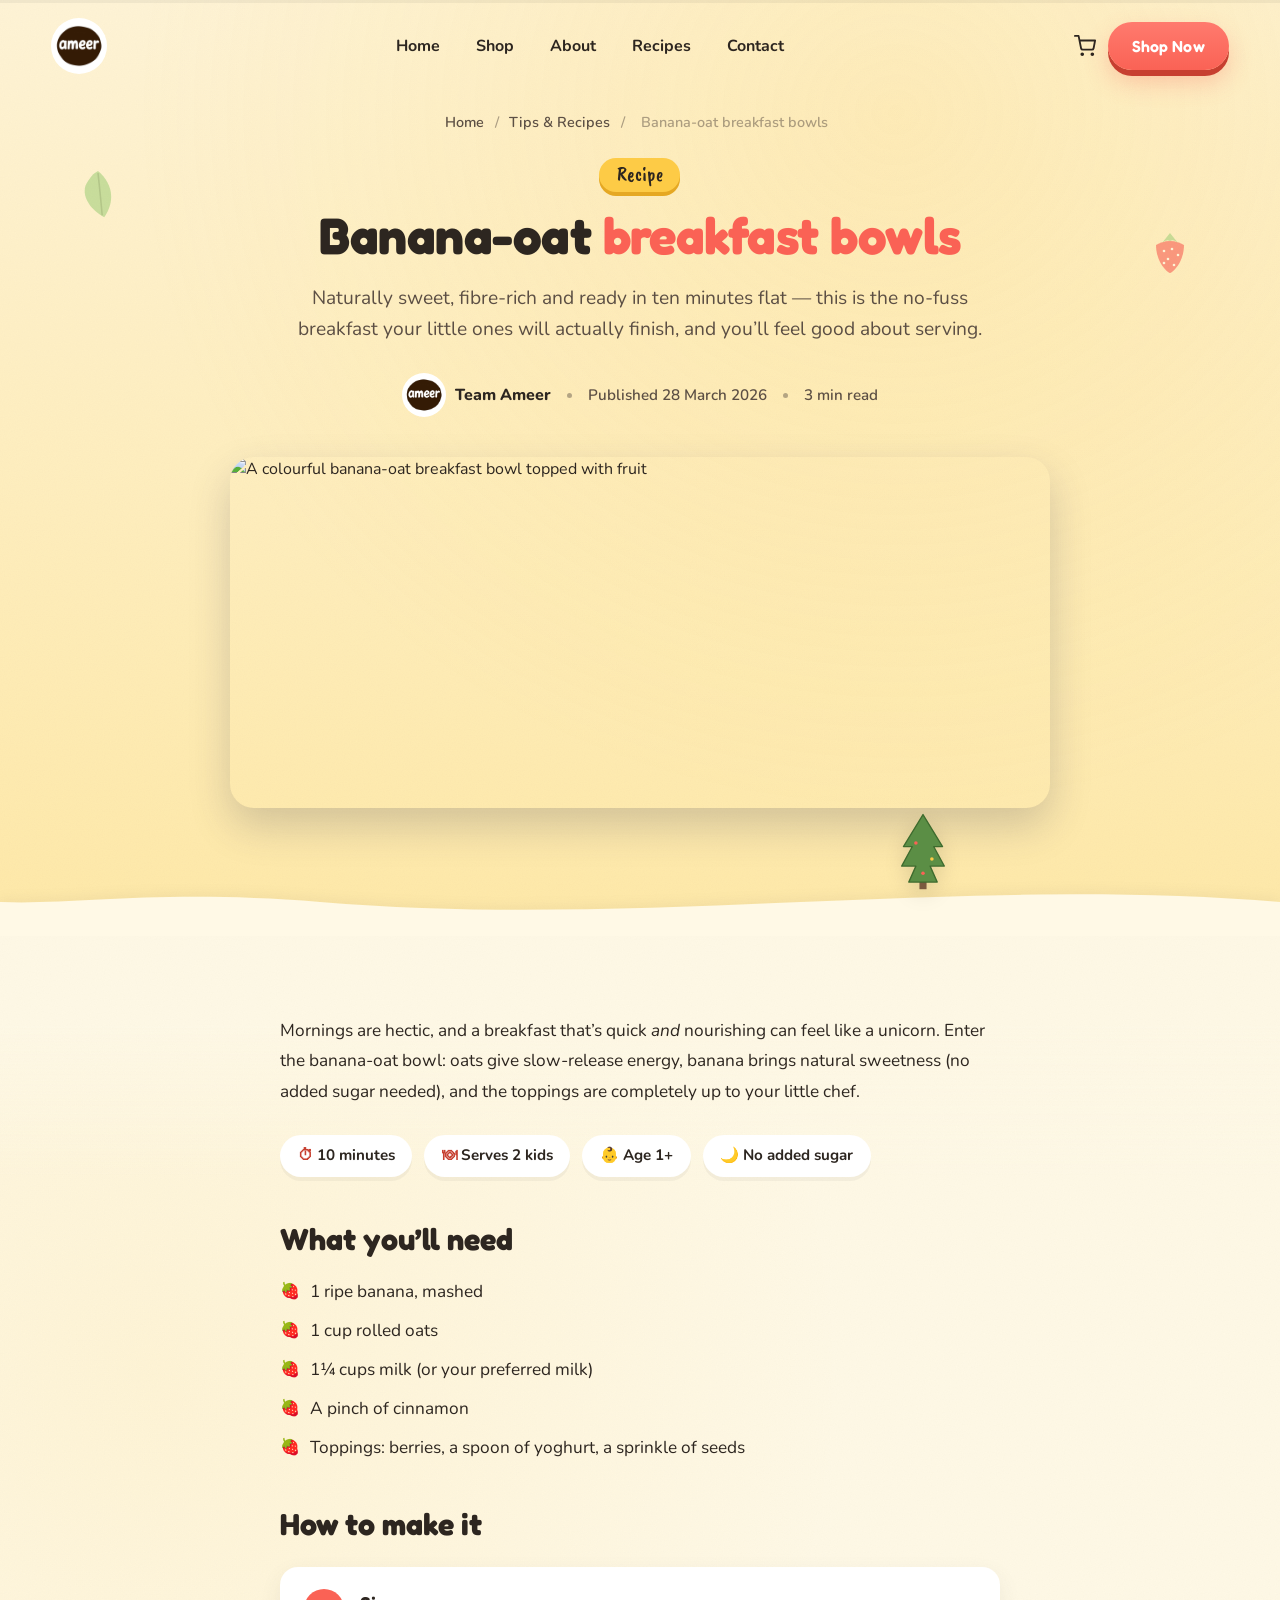
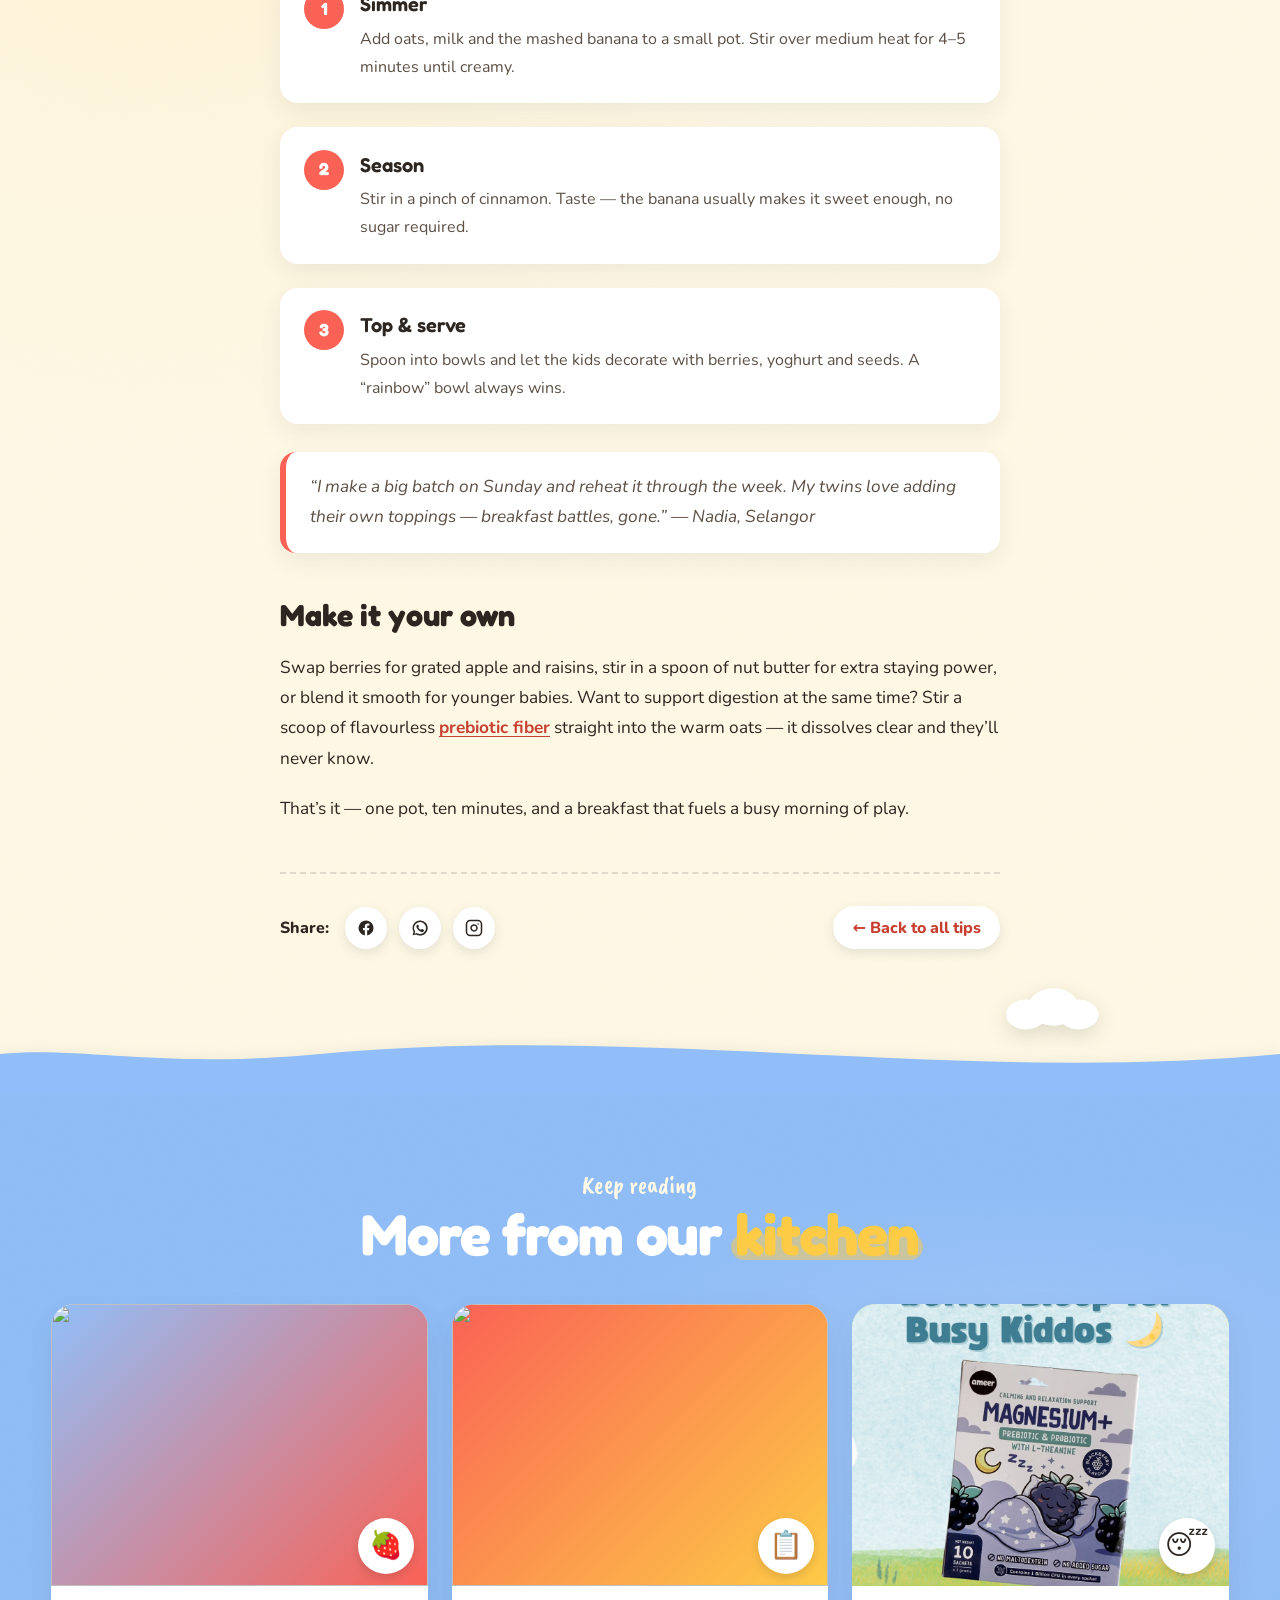
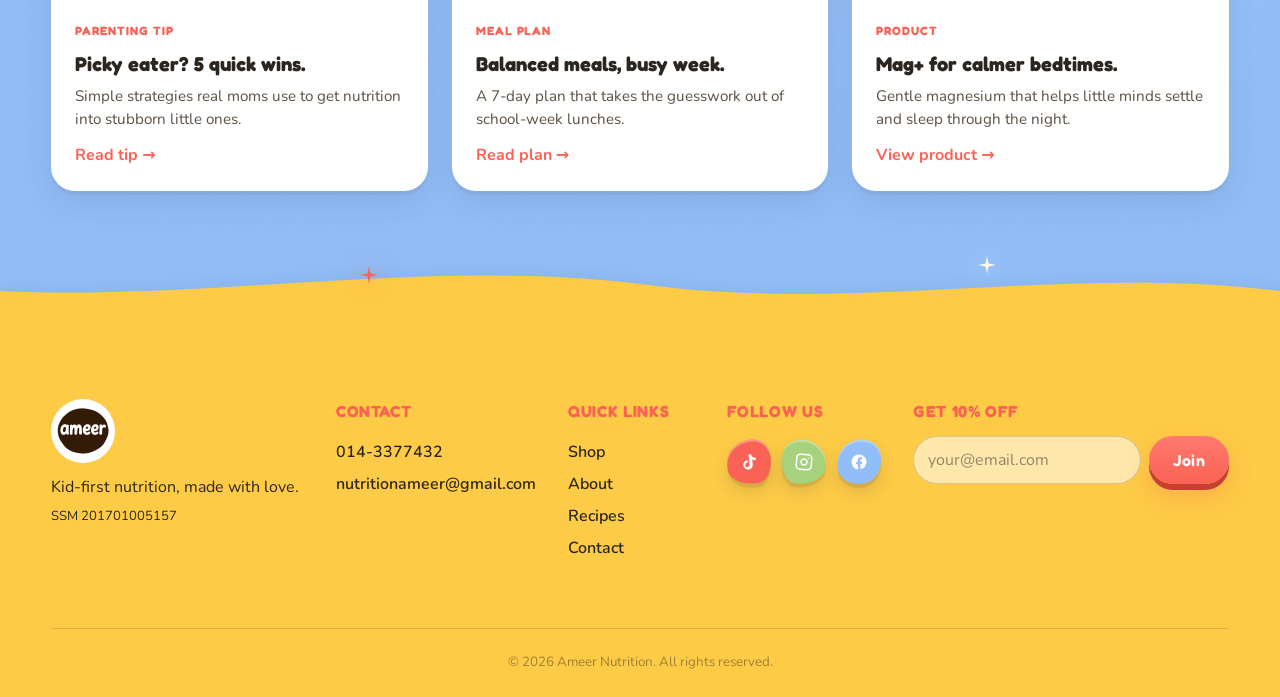
==== article-banana-oat-bowls.html @ fd6438c0 "Add product & article pages, wire up homepage links - New product pages: Prebiotics, Tigermilk+ (fro" ====
<!doctype html>
<html lang="en">
<head>
  <meta charset="utf-8" />
  <meta name="viewport" content="width=device-width, initial-scale=1" />
  <title>Banana-Oat Breakfast Bowls · Ameer Kids Nutrition</title>
  <meta name="description" content="A 10-minute banana-oat breakfast bowl kids will actually finish — naturally sweet, fibre-rich and endlessly customisable." />
  <link rel="icon" href="assets/logo.jpeg" />
  <link rel="preconnect" href="https://fonts.googleapis.com" />
  <link rel="preconnect" href="https://fonts.gstatic.com" crossorigin />
  <link href="https://fonts.googleapis.com/css2?family=Fredoka:wght@400;500;600;700&family=Caveat+Brush&family=Nunito:wght@400;600;700;800&display=swap" rel="stylesheet" />
  <link rel="stylesheet" href="css/base.css" />
  <link rel="stylesheet" href="css/sunny-v2.css" />
  <link rel="stylesheet" href="css/article-page.css" />
</head>
<!--
  ============================================================
  ARTICLE / BLOG-POST PAGE — Banana-oat breakfast bowls
  Built from the reusable article-picky-eater.html template.
  Edit spots tagged "ARTICLE:" to publish a different post.
  ============================================================
-->
<body class="theme-sunny theme-v2">

  <!-- Scroll progress bar -->
  <div class="scroll-progress" aria-hidden="true"><div class="scroll-progress-bar" id="scrollProgressBar"></div></div>

  <!-- ============ SVG SYMBOL LIBRARY (shared with homepage) ============ -->
  <svg width="0" height="0" style="position:absolute" aria-hidden="true">
    <defs>
      <symbol id="i-balloon" viewBox="0 0 80 110">
        <defs>
          <radialGradient id="balloonGrad" cx="35%" cy="30%">
            <stop offset="0%" stop-color="#FFB5A8"/><stop offset="60%" stop-color="#FA6255"/><stop offset="100%" stop-color="#C73F30"/>
          </radialGradient>
        </defs>
        <ellipse cx="40" cy="42" rx="32" ry="38" fill="url(#balloonGrad)"/>
        <ellipse cx="28" cy="28" rx="8" ry="12" fill="#FFE6E0" opacity="0.6"/>
        <path d="M37,78 L43,78 L40,86 Z" fill="#9D3A2F"/>
        <path d="M40,86 Q34,94 40,100 T40,108" stroke="#3A3530" stroke-width="1.5" fill="none" stroke-linecap="round"/>
      </symbol>
      <symbol id="i-cloud" viewBox="0 0 160 80">
        <defs>
          <linearGradient id="cloudGrad" x1="0" y1="0" x2="0" y2="1">
            <stop offset="0%" stop-color="#ffffff"/><stop offset="100%" stop-color="#F4ECDD"/>
          </linearGradient>
        </defs>
        <ellipse cx="40" cy="50" rx="32" ry="22" fill="url(#cloudGrad)"/>
        <ellipse cx="80" cy="38" rx="38" ry="28" fill="url(#cloudGrad)"/>
        <ellipse cx="120" cy="50" rx="32" ry="22" fill="url(#cloudGrad)"/>
        <ellipse cx="60" cy="56" rx="20" ry="14" fill="#ffffff"/>
        <ellipse cx="100" cy="56" rx="22" ry="14" fill="#ffffff"/>
      </symbol>
      <symbol id="i-leaf" viewBox="0 0 40 50">
        <path d="M20,2 C32,12 38,28 26,46 C18,42 4,30 8,16 C12,8 16,4 20,2 Z" fill="#A6D17D"/>
        <path d="M20,4 Q22,22 24,44" stroke="#83AC5E" stroke-width="1.5" fill="none"/>
      </symbol>
      <symbol id="i-strawberry" viewBox="0 0 40 50">
        <path d="M6,20 C6,38 18,48 20,48 C22,48 34,38 34,20 C30,18 26,16 20,16 C14,16 10,18 6,20 Z" fill="#FA6255"/>
        <g fill="#FFF9E6">
          <circle cx="14" cy="26" r="1.3"/><circle cx="22" cy="24" r="1.3"/><circle cx="28" cy="30" r="1.3"/>
          <circle cx="18" cy="34" r="1.3"/><circle cx="24" cy="40" r="1.3"/><circle cx="14" cy="38" r="1.3"/>
        </g>
        <path d="M12,18 L20,8 L28,18 Q24,14 20,16 Q16,14 12,18 Z" fill="#A6D17D"/>
      </symbol>
      <symbol id="i-carrot" viewBox="0 0 40 60">
        <path d="M20,12 L8,52 Q20,58 32,52 Z" fill="#FA8E3D"/>
        <path d="M14,22 L16,24 M22,30 L24,32 M16,36 L18,38 M22,42 L24,44" stroke="#C5631C" stroke-width="1.5" stroke-linecap="round"/>
        <path d="M16,14 L20,2 M20,12 L24,2 M20,12 L18,2 M20,12 L22,2" stroke="#A6D17D" stroke-width="3" stroke-linecap="round"/>
      </symbol>
      <symbol id="i-sparkle" viewBox="0 0 30 30">
        <path d="M15,3 L17,13 L27,15 L17,17 L15,27 L13,17 L3,15 L13,13 Z" fill="currentColor"/>
      </symbol>
      <symbol id="i-tree" viewBox="0 0 60 90">
        <rect x="26" y="68" width="8" height="20" fill="#7A5A3F"/>
        <polygon points="30,4 8,40 18,40 6,62 22,62 14,80 46,80 38,62 54,62 42,40 52,40" fill="#5B8E45" stroke="#3E6B2E" stroke-width="1.5" stroke-linejoin="round"/>
        <circle cx="22" cy="36" r="2" fill="#FA6255"/><circle cx="40" cy="54" r="2" fill="#FDCB46"/><circle cx="30" cy="70" r="2" fill="#FA6255"/>
      </symbol>
      <symbol id="i-boat" viewBox="0 0 80 70">
        <path d="M4,46 L76,46 L66,62 L14,62 Z" fill="#FA6255" stroke="#9D3A2F" stroke-width="2" stroke-linejoin="round"/>
        <rect x="38" y="10" width="3" height="38" fill="#7A5A3F"/>
        <path d="M40,12 L40,44 L66,44 Z" fill="white" stroke="#3A3530" stroke-width="1.5" stroke-linejoin="round"/>
        <path d="M40,12 L40,38 L18,38 Z" fill="#FDCB46" stroke="#3A3530" stroke-width="1.5" stroke-linejoin="round"/>
        <circle cx="40" cy="8" r="3" fill="#FA6255"/>
      </symbol>
      <symbol id="i-cloud-mini" viewBox="0 0 80 40">
        <ellipse cx="20" cy="26" rx="16" ry="12" fill="white"/>
        <ellipse cx="42" cy="20" rx="20" ry="15" fill="white"/>
        <ellipse cx="62" cy="26" rx="16" ry="12" fill="white"/>
      </symbol>
    </defs>
  </svg>

  <header class="site-header" id="siteHeader">
    <div class="container header-inner">
      <a href="index.html" class="brand">
        <img src="assets/logo.jpeg" alt="Ameer logo" class="brand-logo" />
      </a>
      <nav class="site-nav" id="primaryNav" aria-label="Primary">
        <a href="index.html#home">Home</a>
        <a href="index.html#shop">Shop</a>
        <a href="index.html#about">About</a>
        <a href="index.html#recipes">Recipes</a>
        <a href="index.html#contact">Contact</a>
      </nav>
      <div class="header-actions">
        <button class="icon-btn" aria-label="Cart">
          <svg width="22" height="22" viewBox="0 0 24 24" fill="none" stroke="currentColor" stroke-width="2" stroke-linecap="round" stroke-linejoin="round"><circle cx="9" cy="21" r="1"/><circle cx="20" cy="21" r="1"/><path d="M1 1h4l2.7 13.4a2 2 0 0 0 2 1.6h9.7a2 2 0 0 0 2-1.6L23 6H6"/></svg>
        </button>
        <a href="index.html#shop" class="btn btn-primary">Shop Now</a>
        <button class="menu-toggle" type="button" aria-controls="primaryNav" aria-expanded="false" aria-label="Open menu">
          <span class="menu-toggle-bar" aria-hidden="true"></span>
          <span class="menu-toggle-bar" aria-hidden="true"></span>
          <span class="menu-toggle-bar" aria-hidden="true"></span>
        </button>
      </div>
    </div>
  </header>

  <main>
    <!-- ============ ARTICLE HERO ============ -->
    <article class="article-hero" aria-labelledby="articleTitle">
      <svg class="pm-deco pm-deco-leaf" viewBox="0 0 40 50" aria-hidden="true" style="position:absolute;top:18%;left:6%;width:42px;opacity:.6"><use href="#i-leaf"/></svg>
      <svg class="pm-deco pm-deco-berry" viewBox="0 0 40 50" aria-hidden="true" style="position:absolute;top:24%;right:7%;width:40px;opacity:.6"><use href="#i-strawberry"/></svg>
      <div class="container">
        <nav class="woocommerce-breadcrumb" aria-label="Breadcrumb" data-anim="reveal-up">
          <a href="index.html">Home</a> <span>/</span>
          <a href="index.html#recipes">Tips &amp; Recipes</a> <span>/</span>
          <!-- ARTICLE:title --><span aria-current="page">Banana-oat breakfast bowls</span>
        </nav>

        <span class="article-tag" data-anim="reveal-up"><!-- ARTICLE:tag -->Recipe</span>
        <h1 class="article-title" id="articleTitle" data-anim="reveal-up" data-anim-delay="100"><!-- ARTICLE:title -->Banana-oat <span>breakfast bowls</span></h1>
        <p class="article-lead" data-anim="reveal-up" data-anim-delay="200"><!-- ARTICLE:lead -->Naturally sweet, fibre-rich and ready in ten minutes flat — this is the no-fuss breakfast your little ones will actually finish, and you&rsquo;ll feel good about serving.</p>

        <div class="article-meta" data-anim="reveal-up" data-anim-delay="300">
          <span class="meta-author"><img src="assets/logo.jpeg" alt="Team Ameer" /><cite>Team Ameer</cite></span>
          <span class="meta-dot" aria-hidden="true"></span>
          <span class="meta-item">Published 28 March 2026</span>
          <span class="meta-dot" aria-hidden="true"></span>
          <span class="meta-item">3 min read</span>
        </div>

        <figure class="article-figure" data-anim="reveal-up" data-anim-delay="400">
          <!-- ARTICLE:hero-image -->
          <img src="assets/blog/tip-2.png" alt="A colourful banana-oat breakfast bowl topped with fruit" />
        </figure>
      </div>

      <!-- divider → body (cream) -->
      <div class="divider divider-bottom" aria-hidden="true">
        <svg class="divider-shape" viewBox="0 0 1440 90" preserveAspectRatio="none">
          <path d="M0,90 L1440,90 L1440,55 C1080,28 720,82 360,55 C180,42 90,58 0,55 Z" fill="#FFF9E6"/>
        </svg>
        <svg class="divider-deco divider-tree" viewBox="0 0 60 90"><use href="#i-tree"/></svg>
      </div>
    </article>

    <!-- ============ ARTICLE BODY ============ -->
    <section class="article-body reveal">
      <div class="article-prose">
        <!-- ARTICLE:body -->
        <p>Mornings are hectic, and a breakfast that&rsquo;s quick <em>and</em> nourishing can feel like a unicorn. Enter the banana-oat bowl: oats give slow-release energy, banana brings natural sweetness (no added sugar needed), and the toppings are completely up to your little chef.</p>

        <ul class="recipe-facts">
          <li><span>⏱</span> 10 minutes</li>
          <li><span>🍽</span> Serves 2 kids</li>
          <li><span>👶</span> Age 1+</li>
          <li><span>🌙</span> No added sugar</li>
        </ul>

        <h2>What you&rsquo;ll need</h2>
        <ul>
          <li>1 ripe banana, mashed</li>
          <li>1 cup rolled oats</li>
          <li>1¼ cups milk (or your preferred milk)</li>
          <li>A pinch of cinnamon</li>
          <li>Toppings: berries, a spoon of yoghurt, a sprinkle of seeds</li>
        </ul>

        <h2>How to make it</h2>
        <div class="article-keycard">
          <span class="kc-num">1</span>
          <div>
            <h3>Simmer</h3>
            <p>Add oats, milk and the mashed banana to a small pot. Stir over medium heat for 4–5 minutes until creamy.</p>
          </div>
        </div>
        <div class="article-keycard">
          <span class="kc-num">2</span>
          <div>
            <h3>Season</h3>
            <p>Stir in a pinch of cinnamon. Taste — the banana usually makes it sweet enough, no sugar required.</p>
          </div>
        </div>
        <div class="article-keycard">
          <span class="kc-num">3</span>
          <div>
            <h3>Top &amp; serve</h3>
            <p>Spoon into bowls and let the kids decorate with berries, yoghurt and seeds. A &ldquo;rainbow&rdquo; bowl always wins.</p>
          </div>
        </div>

        <blockquote>
          <p>&ldquo;I make a big batch on Sunday and reheat it through the week. My twins love adding their own toppings — breakfast battles, gone.&rdquo; — Nadia, Selangor</p>
        </blockquote>

        <h2>Make it your own</h2>
        <p>Swap berries for grated apple and raisins, stir in a spoon of nut butter for extra staying power, or blend it smooth for younger babies. Want to support digestion at the same time? Stir a scoop of flavourless <a href="prebiotics.html">prebiotic fiber</a> straight into the warm oats — it dissolves clear and they&rsquo;ll never know.</p>

        <p>That&rsquo;s it — one pot, ten minutes, and a breakfast that fuels a busy morning of play.</p>
      </div>

      <!-- share / back -->
      <div class="article-share">
        <span>Share:</span>
        <a href="#" aria-label="Share on Facebook"><svg width="18" height="18" viewBox="0 0 24 24" fill="currentColor"><path d="M22 12a10 10 0 1 0-11.56 9.88v-6.99H7.9V12h2.54V9.8c0-2.5 1.49-3.89 3.78-3.89 1.09 0 2.24.2 2.24.2v2.46H15.2c-1.24 0-1.63.77-1.63 1.56V12h2.78l-.44 2.89h-2.34v6.99A10 10 0 0 0 22 12z"/></svg></a>
        <a href="#" aria-label="Share on WhatsApp"><svg width="18" height="18" viewBox="0 0 24 24" fill="currentColor"><path d="M12 2a10 10 0 0 0-8.6 15l-1.3 4.8 4.9-1.3A10 10 0 1 0 12 2zm0 18a8 8 0 0 1-4.1-1.1l-.3-.2-2.9.8.8-2.8-.2-.3A8 8 0 1 1 12 20zm4.4-6c-.2-.1-1.4-.7-1.6-.8-.2-.1-.4-.1-.5.1l-.7.9c-.1.2-.3.2-.5.1a6.5 6.5 0 0 1-3.2-2.8c-.2-.4.2-.4.6-1.2.1-.2 0-.3 0-.5l-.7-1.7c-.2-.4-.4-.4-.5-.4h-.5a1 1 0 0 0-.7.3c-.3.3-.9.9-.9 2.1s.9 2.4 1 2.6c.1.2 1.8 2.8 4.4 3.9 1.6.7 2.2.7 3 .6.5-.1 1.4-.6 1.6-1.1.2-.6.2-1 .1-1.1z"/></svg></a>
        <a href="#" aria-label="Share on Instagram"><svg width="18" height="18" viewBox="0 0 24 24" fill="none" stroke="currentColor" stroke-width="2" stroke-linecap="round" stroke-linejoin="round"><rect x="2" y="2" width="20" height="20" rx="5" ry="5"/><path d="M16 11.37A4 4 0 1 1 12.63 8 4 4 0 0 1 16 11.37z"/><line x1="17.5" y1="6.5" x2="17.51" y2="6.5"/></svg></a>
        <a href="index.html#recipes" class="back-link">← Back to all tips</a>
      </div>

      <!-- divider → related (river blue) -->
      <div class="divider divider-bottom" aria-hidden="true">
        <svg class="divider-shape" viewBox="0 0 1440 90" preserveAspectRatio="none">
          <path d="M0,90 L1440,90 L1440,50 C1080,80 720,20 360,50 C180,65 90,42 0,50 Z" fill="#91BEF8"/>
        </svg>
        <svg class="divider-deco divider-cloud-mini" viewBox="0 0 80 40"><use href="#i-cloud-mini"/></svg>
      </div>
    </section>

    <!-- ============ RELATED ARTICLES ============ -->
    <section class="related-articles reveal" aria-labelledby="relatedTitle">
      <div class="container">
        <span class="eyebrow" data-anim="reveal-up">Keep reading</span>
        <h2 id="relatedTitle" class="section-title" data-anim="word-reveal">More from our <span>kitchen</span></h2>
        <div class="tip-grid" data-anim="stagger-up">
          <article class="tip-card">
            <div class="tip-img tip-img-1" role="img" aria-label="Parenting tip">
              <img src="assets/blog/tip-1.png" alt="" class="tip-photo" />
              <span class="tip-emoji">🍓</span>
            </div>
            <span class="tip-tag">Parenting tip</span>
            <h3>Picky eater? 5 quick wins.</h3>
            <p>Simple strategies real moms use to get nutrition into stubborn little ones.</p>
            <a href="article-picky-eater.html" class="link-arrow">Read tip →</a>
          </article>
          <article class="tip-card">
            <div class="tip-img tip-img-3" role="img" aria-label="Weekly meal plan">
              <img src="assets/blog/tip-3.png" alt="" class="tip-photo" />
              <span class="tip-emoji">📋</span>
            </div>
            <span class="tip-tag">Meal plan</span>
            <h3>Balanced meals, busy week.</h3>
            <p>A 7-day plan that takes the guesswork out of school-week lunches.</p>
            <a href="article-meal-plan.html" class="link-arrow">Read plan →</a>
          </article>
          <article class="tip-card">
            <div class="tip-img tip-img-2" role="img" aria-label="Calm &amp; sleep support">
              <img src="assets/products/mag-plus.png" alt="" class="tip-photo" />
              <span class="tip-emoji">😴</span>
            </div>
            <span class="tip-tag">Product</span>
            <h3>Mag+ for calmer bedtimes.</h3>
            <p>Gentle magnesium that helps little minds settle and sleep through the night.</p>
            <a href="produk.html" class="link-arrow">View product →</a>
          </article>
        </div>
      </div>

      <!-- divider → footer (yellow) -->
      <div class="divider divider-bottom" aria-hidden="true">
        <svg class="divider-shape" viewBox="0 0 1440 90" preserveAspectRatio="none">
          <path d="M0,90 L1440,90 L1440,45 C1200,18 960,68 720,38 C480,12 240,55 0,45 Z" fill="#FDCB46"/>
        </svg>
        <svg class="divider-deco divider-spark-1" viewBox="0 0 30 30" style="color:#FA6255"><use href="#i-sparkle"/></svg>
        <svg class="divider-deco divider-spark-2" viewBox="0 0 30 30" style="color:#FFF9E6"><use href="#i-sparkle"/></svg>
      </div>
    </section>
  </main>

  <footer class="site-footer" id="contact">
    <div class="container footer-inner">
      <div class="footer-brand">
        <img src="assets/logo.jpeg" alt="Ameer" />
        <p>Kid-first nutrition, made with love.</p>
        <p class="ssm">SSM 201701005157</p>
      </div>
      <div class="footer-col">
        <h4>Contact</h4>
        <p><a href="tel:0143377432">014-3377432</a></p>
        <p><a href="mailto:nutritionameer@gmail.com">nutritionameer@gmail.com</a></p>
      </div>
      <div class="footer-col">
        <h4>Quick Links</h4>
        <a href="index.html#shop">Shop</a>
        <a href="index.html#about">About</a>
        <a href="index.html#recipes">Recipes</a>
        <a href="index.html#contact">Contact</a>
      </div>
      <div class="footer-col">
        <h4>Follow Us</h4>
        <div class="social-icons">
          <a href="#" class="soc" aria-label="TikTok">
            <svg width="18" height="18" viewBox="0 0 24 24" fill="currentColor"><path d="M19.59 6.69a4.83 4.83 0 0 1-3.77-4.25V2h-3.45v13.67a2.89 2.89 0 0 1-5.2 1.74 2.89 2.89 0 0 1 2.31-4.64 2.93 2.93 0 0 1 .88.13V9.4a6.84 6.84 0 0 0-1-.05A6.33 6.33 0 0 0 5.8 20.1a6.34 6.34 0 0 0 10.86-4.43V9a8.16 8.16 0 0 0 4.77 1.52v-3.4a4.85 4.85 0 0 1-1.84-.43z"/></svg>
          </a>
          <a href="#" class="soc" aria-label="Instagram">
            <svg width="18" height="18" viewBox="0 0 24 24" fill="none" stroke="currentColor" stroke-width="2" stroke-linecap="round" stroke-linejoin="round"><rect x="2" y="2" width="20" height="20" rx="5" ry="5"/><path d="M16 11.37A4 4 0 1 1 12.63 8 4 4 0 0 1 16 11.37z"/><line x1="17.5" y1="6.5" x2="17.51" y2="6.5"/></svg>
          </a>
          <a href="#" class="soc" aria-label="Facebook">
            <svg width="18" height="18" viewBox="0 0 24 24" fill="currentColor"><path d="M22 12a10 10 0 1 0-11.56 9.88v-6.99H7.9V12h2.54V9.8c0-2.5 1.49-3.89 3.78-3.89 1.09 0 2.24.2 2.24.2v2.46H15.2c-1.24 0-1.63.77-1.63 1.56V12h2.78l-.44 2.89h-2.34v6.99A10 10 0 0 0 22 12z"/></svg>
          </a>
        </div>
      </div>
      <div class="footer-col footer-newsletter">
        <h4>Get 10% Off</h4>
        <form class="mini-newsletter" onsubmit="event.preventDefault();">
          <input type="email" placeholder="your@email.com" required />
          <button type="submit" class="btn btn-primary">Join</button>
        </form>
      </div>
    </div>
    <div class="footer-bottom container">
      <small>© 2026 Ameer Nutrition. All rights reserved.</small>
    </div>
  </footer>

  <div class="popup" id="subscribePopup" role="dialog" aria-modal="true" aria-labelledby="popupTitle" hidden>
    <div class="popup-card">
      <button class="popup-close" data-close aria-label="Close">×</button>
      <svg class="popup-deco" viewBox="0 0 80 110" aria-hidden="true"><use href="#i-balloon"/></svg>
      <h3 id="popupTitle">Get your <span>free</span> trial kit!</h3>
      <p>Join the Ameer family and get 10% off your first order, plus parenting tips straight to your inbox.</p>
      <form class="popup-form" onsubmit="event.preventDefault();">
        <input type="email" placeholder="your@email.com" required />
        <button type="submit" class="btn btn-primary">Send me the deal</button>
      </form>
      <small class="popup-fine">No spam. Unsubscribe anytime.</small>
    </div>
  </div>

  <script src="js/script-v2.js" defer></script>
</body>
</html>
---- css/base.css ----
/* === Reset === */
*, *::before, *::after { box-sizing: border-box; }
* { margin: 0; padding: 0; }
html { -webkit-text-size-adjust: 100%; scroll-behavior: smooth; }
body { line-height: 1.5; -webkit-font-smoothing: antialiased; }
img, picture, svg { display: block; max-width: 100%; height: auto; }
ul, ol { list-style: none; }
a { color: inherit; text-decoration: none; }
button { font: inherit; cursor: pointer; background: none; border: none; color: inherit; }
input { font: inherit; }

/* === Layout primitives === */
.container { width: min(1180px, 92vw); margin-inline: auto; }
.section-title { font-size: clamp(1.8rem, 4vw, 2.6rem); text-align: center; margin-bottom: 1.5rem; }
.center-cta { text-align: center; margin-top: 2rem; }
.link-arrow { display: inline-block; margin-top: 0.75rem; font-weight: 700; }

/* === Header === */
.site-header { position: sticky; top: 0; z-index: 50; transition: padding 0.2s ease, box-shadow 0.2s ease; }
.site-header.scrolled { box-shadow: 0 4px 18px rgba(0,0,0,0.08); }
.header-inner { display: flex; align-items: center; justify-content: space-between; gap: 1rem; padding: 1rem 0; }
.brand-logo { width: 56px; height: 56px; border-radius: 50%; }
.site-nav { display: none; gap: 1.25rem; }
.site-nav a { font-weight: 600; }
.header-actions { display: flex; gap: 0.75rem; align-items: center; }
@media (min-width: 768px) {
  .site-nav { display: flex; }
}

/* === Buttons base (overridden per theme) === */
.btn { display: inline-block; padding: 0.75rem 1.5rem; font-weight: 700; text-align: center; transition: transform 0.15s ease, box-shadow 0.15s ease; }
.btn-large { padding: 1rem 2rem; font-size: 1.1rem; }
.btn:hover { transform: translateY(-2px); }
.icon-btn { font-size: 1.5rem; }

/* === Section spacing === */
main > section { padding: clamp(3rem, 8vw, 6rem) 0; position: relative; overflow: hidden; }

/* === Separators (overridden per theme) === */
.sep { height: 80px; background-size: cover; background-position: center; }

/* === Hero base === */
.hero { padding-top: clamp(2rem, 6vw, 4rem) !important; padding-bottom: clamp(3rem, 8vw, 6rem) !important; min-height: 600px; position: relative; }
.hero-bg { position: absolute; inset: 0; pointer-events: none; }
.hero-inner { display: grid; grid-template-columns: 1fr; gap: 2rem; align-items: center; position: relative; z-index: 2; }
.hero-title { font-size: clamp(2.4rem, 6vw, 4rem); line-height: 1.05; margin-bottom: 1rem; }
.hero-sub { font-size: 1.15rem; margin-bottom: 1.5rem; max-width: 38ch; }
.hero-cta { display: flex; gap: 1rem; flex-wrap: wrap; }
.hero-visual img { max-width: 100%; }
@media (min-width: 768px) {
  .hero-inner { grid-template-columns: 1.05fr 1fr; gap: 3rem; }
}

/* === About === */
.about-inner { text-align: center; max-width: 720px; margin-inline: auto; }
.about-lead { font-size: 1.15rem; margin-bottom: 1.5rem; }
.badge-row { display: flex; flex-wrap: wrap; gap: 0.75rem; justify-content: center; margin-bottom: 1rem; }
.badge { padding: 0.5rem 1rem; font-weight: 600; }

/* === Products === */
.product-grid { display: grid; grid-template-columns: 1fr; gap: 2rem; }
.product-card { display: flex; flex-direction: column; align-items: center; padding: 2rem 1.5rem; text-align: center; position: relative; }
.product-img { width: 160px; height: 160px; object-fit: contain; margin-bottom: 1rem; }
.product-name { font-size: 1.5rem; margin-bottom: 0.5rem; }
.product-benefit { margin-bottom: 1.25rem; max-width: 28ch; }
@media (min-width: 768px) {
  .product-grid { grid-template-columns: repeat(3, 1fr); }
}

/* === Tips === */
.tip-grid { display: grid; grid-template-columns: 1fr; gap: 1.5rem; }
.tip-card { padding: 1.5rem; }
.tip-img { aspect-ratio: 4 / 3; margin-bottom: 1rem; background-size: cover; background-position: center; border-radius: 18px; }
@media (min-width: 768px) {
  .tip-grid { grid-template-columns: repeat(3, 1fr); }
}

/* === Slider === */
.slider { position: relative; }
.slider-track { display: flex; gap: 1.25rem; overflow-x: auto; scroll-snap-type: x mandatory; scrollbar-width: none; padding: 1rem 0.25rem; }
.slider-track::-webkit-scrollbar { display: none; }
.testimonial { flex: 0 0 85%; scroll-snap-align: center; padding: 1.5rem; text-align: center; }
.testimonial img { width: 64px; height: 64px; border-radius: 50%; object-fit: cover; margin: 0 auto 0.75rem; }
.testimonial .stars { letter-spacing: 0.1em; margin-bottom: 0.5rem; }
.testimonial cite { display: block; margin-top: 0.75rem; font-style: normal; font-weight: 700; }
.slider-arrow { position: absolute; top: 50%; transform: translateY(-50%); width: 44px; height: 44px; border-radius: 50%; font-size: 1.8rem; line-height: 1; z-index: 2; display: none; }
.slider-arrow-prev { left: -8px; }
.slider-arrow-next { right: -8px; }
.slider-dots { display: flex; gap: 0.5rem; justify-content: center; margin-top: 1rem; }
.slider-dots button { width: 10px; height: 10px; border-radius: 50%; padding: 0; }
@media (min-width: 768px) {
  .slider-arrow { display: grid; place-items: center; }
  .testimonial { flex-basis: calc((100% - 2.5rem) / 3); }
}

/* === Social grid === */
.social-sub { text-align: center; margin-bottom: 2rem; }
.social-grid { display: grid; grid-template-columns: repeat(2, 1fr); gap: 0.75rem; }
.social-tile { aspect-ratio: 1; background-size: cover; background-position: center; transition: transform 0.2s ease; border-radius: 12px; }
.social-tile:hover { transform: scale(1.03); }
@media (min-width: 768px) {
  .social-grid { grid-template-columns: repeat(4, 1fr); }
}

/* === Events === */
.event-grid { display: grid; grid-template-columns: 1fr; gap: 1.25rem; }
.event-card { display: block; overflow: hidden; border-radius: 18px; }
.event-card img { width: 100%; height: 220px; object-fit: cover; }
.event-card span { display: block; padding: 1rem; font-weight: 700; }
@media (min-width: 768px) {
  .event-grid { grid-template-columns: 1fr 1fr; }
}

/* === Footer === */
.site-footer { padding-top: 4rem; padding-bottom: 1.5rem; }
.footer-inner { display: grid; grid-template-columns: 1fr; gap: 2rem; padding-bottom: 2rem; }
.footer-brand img { width: 56px; height: 56px; border-radius: 50%; margin-bottom: 0.75rem; }
.footer-col h4 { margin-bottom: 0.75rem; }
.footer-col a { display: block; padding: 0.25rem 0; }
.social-icons { display: flex; gap: 0.5rem; }
.soc { display: grid; place-items: center; width: 40px; height: 40px; font-weight: 700; font-size: 0.85rem; }
.mini-newsletter { display: flex; gap: 0.5rem; }
.mini-newsletter input { flex: 1; padding: 0.65rem 0.85rem; border-radius: 999px; border: 1px solid currentColor; background: transparent; color: inherit; }
.footer-bottom { padding-top: 1.5rem; text-align: center; opacity: 0.75; }
@media (min-width: 768px) {
  .footer-inner { grid-template-columns: 2fr 1fr 1fr 1fr 2fr; align-items: start; }
}

/* === Popup === */
.popup { position: fixed; inset: 0; background: rgba(0,0,0,0.45); display: grid; place-items: center; z-index: 100; padding: 1rem; }
.popup[hidden] { display: none; }
.popup-card { position: relative; max-width: 480px; padding: 2rem; text-align: center; }
.popup-close { position: absolute; top: 0.75rem; right: 0.75rem; font-size: 1.5rem; width: 32px; height: 32px; border-radius: 50%; }
.popup-form { display: flex; flex-direction: column; gap: 0.75rem; margin-top: 1rem; }
.popup-form input { padding: 0.85rem 1rem; border-radius: 999px; border: 1px solid currentColor; }

/* === Scroll reveal (only when JS is active) === */
html.js-reveal .reveal { opacity: 0; transform: translateY(24px); transition: opacity 0.6s ease, transform 0.6s ease; }
html.js-reveal .reveal.in-view { opacity: 1; transform: none; }

/* === Accessibility === */
:focus-visible { outline: 3px solid currentColor; outline-offset: 3px; }
.sr-only { position: absolute; width: 1px; height: 1px; padding: 0; margin: -1px; overflow: hidden; clip: rect(0,0,0,0); border: 0; }

/* === Reduced motion === */
@media (prefers-reduced-motion: reduce) {
  *, *::before, *::after { animation-duration: 0.01ms !important; animation-iteration-count: 1 !important; transition-duration: 0.01ms !important; scroll-behavior: auto !important; }
  .reveal { opacity: 1; transform: none; }
}

/* === Hero product shot (transparent PNG, used across versions) === */
.hero-product-shot {
  display: block;
  width: 100%;
  max-width: 580px;
  height: auto;
  margin: 0 auto;
  /* Pop: subtle brightness + saturation + warm halo glow */
  filter:
    drop-shadow(0 0 28px rgba(255, 220, 150, 0.5))
    drop-shadow(0 6px 14px rgba(80, 60, 90, 0.18))
    brightness(1.05)
    contrast(1.05)
    saturate(1.08);
}
.cloud-frame:has(.hero-product-shot) {
  background: transparent !important;
  box-shadow: none !important;
  border-radius: 0 !important;
  padding: 0 !important;
  max-width: none !important;
  filter: drop-shadow(0 28px 50px rgba(80,60,90,0.22));
}

/* === Tip card photo (stock placeholder) === */
.tip-img { position: relative; overflow: hidden; }
.tip-photo {
  position: absolute;
  inset: 0;
  width: 100%;
  height: 100%;
  object-fit: cover;
  z-index: 0;
}
.tip-img .tip-emoji { position: relative; z-index: 1; }

/* === Social tile photo (stock placeholder) === */
.social-tile { position: relative; overflow: hidden; }
.social-photo {
  width: 100%;
  height: 100%;
  object-fit: cover;
  display: block;
  position: absolute;
  inset: 0;
}
---- css/sunny-v2.css ----
/* ============================================
   Variation 1 — Sunny Meadow (production rebuild)
   ============================================ */

.theme-sunny {
  --sky: #FFF4D6;
  --sky-2: #FFE9A8;
  --meadow: #A6D17D;
  --meadow-deep: #83AC5E;
  --sun: #FDCB46;
  --sun-deep: #E5A823;
  --river: #91BEF8;
  --river-deep: #6A9EDB;
  --night: #2A3A56;
  --night-2: #1F2A3F;
  --coral: #FA6255;
  --coral-deep: #C73F30;
  --cream: #FFF9E6;
  --ink: #2D2620;
  --ink-soft: #5C4F44;
  --noise: url("data:image/svg+xml;utf8,<svg xmlns='http://www.w3.org/2000/svg' width='240' height='240'><filter id='n'><feTurbulence type='fractalNoise' baseFrequency='0.85' numOctaves='2' stitchTiles='stitch'/><feColorMatrix values='0 0 0 0 0  0 0 0 0 0  0 0 0 0 0  0 0 0 0.04 0'/></filter><rect width='100%25' height='100%25' filter='url(%23n)'/></svg>");

  background: var(--sky);
  color: var(--ink);
  font-family: 'Nunito', system-ui, sans-serif;
  font-weight: 400;
}

/* === Typography === */
.theme-sunny .section-title,
.theme-sunny .hero-title { font-family: 'Fredoka', system-ui, sans-serif; font-weight: 700; letter-spacing: -0.01em; color: var(--ink); }
.theme-sunny .hero-title span:nth-child(4n+1) { color: var(--sun-deep); }
.theme-sunny .hero-title span:nth-child(4n+2) { color: var(--coral); }
.theme-sunny .hero-title span:nth-child(4n+3) { color: var(--river-deep); }
.theme-sunny .hero-title span:nth-child(4n+4) { color: var(--meadow-deep); }
.theme-sunny .section-title span { color: var(--coral); position: relative; }
.theme-sunny .section-title span::after {
  content: '';
  position: absolute; left: -4px; right: -4px; bottom: 4px; height: 0.45em;
  background: rgba(253,203,70,0.45); border-radius: 999px;
  z-index: -1;
}
.theme-sunny .hero-sub,
.theme-sunny .about-lead { color: var(--ink-soft); font-size: 1.1rem; line-height: 1.6; max-width: 42ch; }

.theme-sunny .eyebrow {
  display: inline-block; font-family: 'Caveat Brush', cursive;
  color: var(--coral); font-size: 1.4rem; line-height: 1;
  margin-bottom: 0.5rem;
  transform: rotate(-2deg);
}

/* === Buttons === */
.theme-sunny .btn {
  font-family: 'Fredoka', system-ui, sans-serif; font-weight: 600;
  letter-spacing: 0.01em;
  position: relative;
}
.theme-sunny .btn-primary {
  background: linear-gradient(180deg, #FF7A6E 0%, var(--coral) 100%);
  color: white;
  border-radius: 999px;
  box-shadow: 0 6px 0 var(--coral-deep), 0 12px 24px rgba(250,98,85,0.3);
}
.theme-sunny .btn-primary:hover { transform: translateY(3px); box-shadow: 0 3px 0 var(--coral-deep), 0 6px 14px rgba(250,98,85,0.35); }
.theme-sunny .btn-secondary {
  background: linear-gradient(180deg, #FFE07A 0%, var(--sun) 100%);
  color: var(--ink);
  border-radius: 999px;
  box-shadow: 0 6px 0 var(--sun-deep), 0 12px 24px rgba(253,203,70,0.3);
}
.theme-sunny .btn-secondary:hover { transform: translateY(3px); box-shadow: 0 3px 0 var(--sun-deep), 0 6px 14px rgba(253,203,70,0.35); }
.theme-sunny .btn-ghost {
  background: white; color: var(--ink);
  border-radius: 999px;
  box-shadow: 0 6px 0 var(--meadow-deep), 0 12px 24px rgba(166,209,125,0.25);
}
.theme-sunny .btn-ghost:hover { transform: translateY(3px); box-shadow: 0 3px 0 var(--meadow-deep), 0 6px 14px rgba(166,209,125,0.3); }

/* === Header (fixed transparent, opaque on scroll) === */
.theme-sunny .site-header {
  position: fixed;
  top: 0; left: 0; right: 0;
  background: transparent;
  transition: background 0.3s ease, backdrop-filter 0.3s ease, box-shadow 0.3s ease;
}
.theme-sunny .site-header.scrolled {
  background: rgba(255,244,214,0.92);
  backdrop-filter: blur(10px);
}
.theme-sunny .site-nav a { color: var(--ink); font-weight: 700; position: relative; padding: 0.25rem 0.5rem; }
.theme-sunny .site-nav a::after {
  content: ''; position: absolute; left: 50%; right: 50%; bottom: -2px; height: 3px; border-radius: 999px;
  background: var(--coral); transition: left 0.2s ease, right 0.2s ease;
}
.theme-sunny .site-nav a:hover::after { left: 0.5rem; right: 0.5rem; }
.theme-sunny .icon-btn { color: var(--ink); }
.theme-sunny .icon-btn:hover { color: var(--coral); }

/* === Mobile menu toggle (hamburger) === */
.theme-sunny .menu-toggle {
  display: grid;
  align-content: center;
  gap: 5px;
  width: 40px; height: 40px;
  padding: 9px 7px;
  background: transparent;
  border: 0;
  border-radius: 12px;
  cursor: pointer;
  color: var(--ink);
}
.theme-sunny .menu-toggle:hover { color: var(--coral); }
.theme-sunny .menu-toggle-bar {
  display: block;
  height: 3px;
  background: currentColor;
  border-radius: 999px;
  transition: transform 0.3s cubic-bezier(0.34, 1.56, 0.64, 1),
              opacity 0.2s ease;
  transform-origin: center;
}
.theme-sunny .site-header.menu-open .menu-toggle-bar:nth-child(1) { transform: translateY(8px) rotate(45deg); }
.theme-sunny .site-header.menu-open .menu-toggle-bar:nth-child(2) { opacity: 0; }
.theme-sunny .site-header.menu-open .menu-toggle-bar:nth-child(3) { transform: translateY(-8px) rotate(-45deg); }
@media (min-width: 768px) {
  .theme-sunny .menu-toggle { display: none; }
}

/* === Mobile slide-down nav drawer === */
@media (max-width: 767px) {
  .theme-sunny .site-nav {
    display: block;
    position: absolute;
    top: 100%; left: 0; right: 0;
    background: var(--cream);
    box-shadow: 0 10px 24px rgba(0,0,0,0.1);
    border-radius: 0 0 24px 24px;
    padding: 0 1.5rem;
    max-height: 0;
    overflow: hidden;
    transition: max-height 0.35s ease, padding 0.25s ease;
    z-index: 100;
  }
  .theme-sunny .site-header.menu-open .site-nav {
    max-height: 70vh;
    padding: 0.5rem 1.5rem 1.25rem;
  }
  .theme-sunny .site-nav a {
    display: block;
    padding: 0.95rem 0.25rem;
    border-bottom: 1px solid rgba(45,38,32,0.08);
    font-size: 1.1rem;
  }
  .theme-sunny .site-nav a:last-child { border-bottom: none; }
  .theme-sunny .site-nav a::after { display: none; }
}

/* === Section base === */
.theme-sunny main > section,
.theme-sunny .site-footer { position: relative; }
.theme-sunny main > section > .container,
.theme-sunny main > section > [class$="-inner"] { position: relative; z-index: 2; }

/* === Shape dividers at BOTTOM of sections === */
/* Each section ends with a shape colored in the NEXT section's color, */
/* rising up from the section's bottom edge — creates seamless color blend */
.theme-sunny .divider-bottom {
  position: absolute; left: 0; right: 0; bottom: -1px;
  height: 90px;
  z-index: 2;
  pointer-events: none;
}
.theme-sunny .divider-shape {
  width: 100%; height: 100%;
  display: block;
  filter: drop-shadow(0 -4px 6px rgba(0,0,0,0.04));
}
.theme-sunny .divider-deco {
  position: absolute;
  z-index: 3;
  pointer-events: none;
  filter: drop-shadow(0 6px 10px rgba(0,0,0,0.12));
}

/* Decoration positions — sit on top of each divider's shape contour */
.theme-sunny .hero .divider-tree {
  width: 54px; height: 80px;
  top: -36px; left: 70%;
}
.theme-sunny .about .divider-strawberry {
  width: 38px; height: 48px;
  top: -8px; left: 18%;
  animation: divider-bob 4s ease-in-out infinite;
}
.theme-sunny .products .divider-boat {
  width: 70px; height: 60px;
  top: -18px; left: 22%;
  animation: divider-sail 6s ease-in-out infinite;
}
.theme-sunny .tips .divider-cloud-mini {
  width: 100px; height: 50px;
  top: -22px; right: 14%;
  animation: divider-cloud-drift 30s linear infinite;
}
.theme-sunny .feedback .divider-kite {
  width: 46px; height: 82px;
  top: -42px; left: 72%;
  animation: divider-kite-fly 8s ease-in-out infinite;
  transform-origin: top center;
}
.theme-sunny .social .divider-tree-2 {
  width: 50px; height: 76px;
  top: -38px; left: 16%;
}
.theme-sunny .events .divider-spark-1,
.theme-sunny .events .divider-spark-2 {
  width: 22px; height: 22px;
  animation: divider-twinkle 3s ease-in-out infinite;
  filter: drop-shadow(0 0 12px currentColor);
}
.theme-sunny .events .divider-spark-1 { top: 18px; left: 28%; }
.theme-sunny .events .divider-spark-2 { top: 8px; right: 22%; animation-delay: 1.2s; }

/* Divider animations */
@keyframes divider-bob {
  0%, 100% { transform: translateY(0); }
  50% { transform: translateY(-12px); }
}
@keyframes divider-sway {
  0%, 100% { transform: rotate(-30deg); }
  50% { transform: rotate(-10deg); }
}
@keyframes divider-bird-fly {
  0% { transform: translate(0, 0); }
  50% { transform: translate(-60px, -8px); }
  100% { transform: translate(0, 0); }
}
@keyframes divider-cloud-drift {
  0% { transform: translateX(0); }
  50% { transform: translateX(30px); }
  100% { transform: translateX(0); }
}
@keyframes divider-sail {
  0%, 100% { transform: translate(0, 0) rotate(-2deg); }
  50% { transform: translate(40px, -4px) rotate(2deg); }
}
@keyframes divider-kite-fly {
  0%, 100% { transform: rotate(-8deg) translateY(0); }
  50% { transform: rotate(8deg) translateY(-14px); }
}
@keyframes divider-twinkle {
  0%, 100% { transform: scale(0.7); opacity: 0.5; }
  50% { transform: scale(1.2); opacity: 1; }
}

/* ====== HERO ====== */
.theme-sunny .hero {
  background:
    radial-gradient(ellipse at 70% 20%, rgba(253,203,70,0.18) 0%, transparent 60%),
    linear-gradient(180deg, var(--sky) 0%, var(--sky-2) 100%);
  padding-top: 8rem !important;
  padding-bottom: 7rem !important;
  min-height: auto;
}
.theme-sunny .hero::after {
  content: ''; position: absolute; inset: 0;
  background-image: var(--noise); pointer-events: none; opacity: 0.6;
}
.theme-sunny .hero-bg { overflow: hidden; z-index: 1; }
.theme-sunny .hero-inner { position: relative; z-index: 2; padding-top: 1rem; }

.theme-sunny .hero-sun {
  position: absolute; top: 30px; right: 4%;
  width: 130px; height: 130px;
  animation: sun-rotate 30s linear infinite;
}
.theme-sunny .hero-cloud {
  position: absolute; width: 140px; height: 70px;
  filter: drop-shadow(0 8px 14px rgba(60,60,80,0.07));
}
.theme-sunny .hero-cloud-1 { top: 80px; left: -160px; animation: cloud-drift 70s linear infinite; }
.theme-sunny .hero-cloud-2 { top: 40px; left: -160px; animation: cloud-drift 90s linear infinite 12s; transform: scale(0.7); }
.theme-sunny .hero-cloud-3 { top: 200px; left: -160px; animation: cloud-drift 110s linear infinite 30s; transform: scale(1.1); }
.theme-sunny .hero-balloon {
  position: absolute; top: 20px; left: -80px;
  width: 60px; height: 84px;
  animation: balloon-drift 50s linear infinite;
  filter: drop-shadow(0 10px 16px rgba(250,98,85,0.25));
}
.theme-sunny .hero-deco { position: absolute; width: 36px; height: 45px; opacity: 0.65; }
.theme-sunny .hero-leaf-1 { bottom: 60px; left: 5%; transform: rotate(-25deg); animation: sway 6s ease-in-out infinite; }
.theme-sunny .hero-leaf-2 { bottom: 30px; right: 12%; transform: rotate(35deg); animation: sway 7s ease-in-out infinite 1s; }
.theme-sunny .hero-strawberry { top: 50%; right: 3%; width: 40px; height: 50px; animation: bob 4s ease-in-out infinite; }

.theme-sunny .hero-stats {
  display: flex; gap: 1.5rem; margin-top: 1.75rem;
  padding-top: 1.5rem; border-top: 1px dashed rgba(45,38,32,0.18);
  flex-wrap: wrap;
}
.theme-sunny .hero-stats li { font-size: 0.95rem; color: var(--ink-soft); line-height: 1.2; }
.theme-sunny .hero-stats strong { display: block; font-family: 'Fredoka', sans-serif; font-size: 1.4rem; color: var(--coral); font-weight: 700; }

.theme-sunny .cloud-frame {
  position: relative; max-width: 480px; margin-inline: auto; padding: 0;
  filter: drop-shadow(0 20px 40px rgba(60,60,80,0.15));
}
.theme-sunny .cloud-frame-shape { width: 100%; height: auto; }
.theme-sunny .cloud-frame-spark { position: absolute; width: 28px; height: 28px; animation: sparkle 3s ease-in-out infinite; }
.theme-sunny .spark-1 { top: 8%; right: 18%; animation-delay: 0s; }
.theme-sunny .spark-2 { bottom: 18%; left: 8%; animation-delay: 1s; }
.theme-sunny .spark-3 { top: 45%; left: 80%; animation-delay: 2s; }

@keyframes sun-rotate { from { transform: rotate(0); } to { transform: rotate(360deg); } }
@keyframes cloud-drift { from { transform: translateX(0); } to { transform: translateX(110vw); } }
@keyframes balloon-drift {
  0%   { transform: translate(0, 0) rotate(-4deg); }
  50%  { transform: translate(50vw, -30px) rotate(4deg); }
  100% { transform: translate(110vw, 0) rotate(-4deg); }
}
@keyframes sway {
  0%, 100% { transform: rotate(var(--r, -25deg)); }
  50% { transform: rotate(calc(var(--r, -25deg) * -0.4)); }
}
.theme-sunny .hero-leaf-1 { --r: -25deg; }
.theme-sunny .hero-leaf-2 { --r: 35deg; }
@keyframes bob {
  0%, 100% { transform: translateY(0); }
  50% { transform: translateY(-10px); }
}
@keyframes sparkle {
  0%, 100% { transform: scale(0.6); opacity: 0.5; }
  50% { transform: scale(1.2); opacity: 1; }
}

/* ====== ABOUT ====== */
/* Linear-gradient mask layered above the radials holds pure bg-color for the first 90px
   (matching the divider's SVG height) so the divider's solid curve-fill above seams
   perfectly into the section. It then fades over 150px to reveal the radial glow below. */
.theme-sunny .about {
  background-color: var(--meadow);
  background-image:
    linear-gradient(180deg, var(--meadow) 0%, var(--meadow) 90px, transparent 240px),
    radial-gradient(circle at 80% 30%, rgba(255,255,255,0.18) 0%, transparent 35%),
    radial-gradient(circle at 15% 70%, rgba(255,255,255,0.12) 0%, transparent 30%);
  color: var(--ink);
  padding-top: 5rem;
  padding-bottom: 9rem;
}
.theme-sunny .about::after {
  content: ''; position: absolute; inset: 0;
  background-image: var(--noise); pointer-events: none; opacity: 0.5;
}
.theme-sunny .about-inner { text-align: center; max-width: 760px; }
.theme-sunny .about-deco { position: absolute; opacity: 0.7; }
.theme-sunny .about-deco-leaf-1 { width: 50px; height: 60px; top: 18%; left: 6%; transform: rotate(-20deg); }
.theme-sunny .about-deco-leaf-2 { width: 42px; height: 52px; bottom: 20%; right: 8%; transform: rotate(40deg); }
.theme-sunny .about-deco-berry { width: 50px; height: 60px; bottom: 18%; left: 8%; }
.theme-sunny .about-deco-butterfly { width: 58px; height: 48px; top: 22%; right: 6%; animation: butterfly 14s ease-in-out infinite; }
@keyframes butterfly {
  0%, 100% { transform: translate(0, 0) rotate(-5deg); }
  25% { transform: translate(40px, -20px) rotate(5deg); }
  50% { transform: translate(80px, 5px) rotate(-3deg); }
  75% { transform: translate(40px, 30px) rotate(5deg); }
}

.theme-sunny .about .eyebrow { color: var(--coral); }
.theme-sunny .about .section-title { color: var(--night); }
.theme-sunny .about .section-title span::after { background: var(--sun); opacity: 0.7; }
.theme-sunny .about-lead { margin-left: auto; margin-right: auto; color: var(--ink); font-size: 1.15rem; max-width: 56ch; }

.theme-sunny .badge-row { margin-top: 2rem; }
.theme-sunny .badge {
  background: white; color: var(--ink); border-radius: 999px;
  padding: 0.5rem 1.1rem 0.5rem 0.5rem;
  display: inline-flex; align-items: center; gap: 0.55rem;
  box-shadow: 0 3px 0 rgba(0,0,0,0.06), 0 8px 18px rgba(0,0,0,0.08);
  font-weight: 700; font-size: 0.95rem;
}
.theme-sunny .badge-ico {
  display: grid; place-items: center;
  width: 28px; height: 28px; border-radius: 50%;
  font-size: 0.85rem; font-weight: 700;
}
.theme-sunny .link-arrow { color: var(--coral); font-weight: 700; }
.theme-sunny .link-arrow:hover { color: var(--coral-deep); }

/* ====== PRODUCTS ====== */
.theme-sunny .products {
  background-color: var(--sun);
  background-image:
    linear-gradient(180deg, var(--sun) 0%, var(--sun) 90px, transparent 240px),
    radial-gradient(circle at 20% 30%, rgba(255,255,255,0.4) 0%, transparent 35%),
    radial-gradient(circle at 80% 70%, rgba(255,255,255,0.3) 0%, transparent 35%);
  padding-top: 5rem;
  padding-bottom: 9rem;
}
.theme-sunny .products::after {
  content: ''; position: absolute; inset: 0;
  background-image: var(--noise); pointer-events: none; opacity: 0.4;
}
.theme-sunny .products .eyebrow { color: var(--coral); }
.theme-sunny .products .section-title { color: var(--ink); text-align: center; }
.theme-sunny .products .section-title span::after { background: rgba(255,255,255,0.6); }
.theme-sunny .products > .container > .eyebrow { display: block; text-align: center; }

.theme-sunny .products-deco { position: absolute; opacity: 0.7; }
.theme-sunny .products-deco-carrot { width: 50px; height: 70px; top: 22%; left: 4%; transform: rotate(-15deg); animation: bob 5s ease-in-out infinite; }
.theme-sunny .products-deco-cloud { width: 160px; height: 80px; top: 18%; right: 2%; filter: drop-shadow(0 8px 16px rgba(0,0,0,0.05)); }
.theme-sunny .products-deco-leaf { width: 50px; height: 60px; bottom: 12%; right: 8%; transform: rotate(50deg); }

.theme-sunny .product-grid { margin-top: 2.5rem; }
.theme-sunny .product-card {
  background: var(--cream);
  border-radius: 28px;
  position: relative;
  padding: 2.5rem 1.5rem 2rem;
  box-shadow:
    0 4px 0 rgba(0,0,0,0.06),
    0 12px 28px rgba(60,60,80,0.12);
  transition: transform 0.25s ease, box-shadow 0.25s ease;
  text-align: center;
}
.theme-sunny .product-card:hover {
  transform: translateY(-6px) rotate(-0.5deg);
  box-shadow: 0 6px 0 rgba(0,0,0,0.06), 0 18px 36px rgba(60,60,80,0.18);
}
.theme-sunny .product-card::before {
  content: ''; position: absolute; top: 0; left: 50%; transform: translate(-50%, -50%);
  width: 24px; height: 24px; border-radius: 50%;
  background: var(--sun-deep);
  box-shadow: inset 0 2px 0 rgba(0,0,0,0.18);
}
.theme-sunny .product-tag {
  display: inline-block;
  background: var(--coral); color: white;
  font-family: 'Fredoka', sans-serif; font-weight: 700;
  font-size: 0.8rem; letter-spacing: 0.04em; text-transform: uppercase;
  padding: 0.35rem 0.9rem; border-radius: 999px;
  transform: rotate(-2deg);
  box-shadow: 0 3px 0 var(--coral-deep);
  margin-bottom: 0.75rem;
}
.theme-sunny .product-card:nth-child(2) .product-tag { background: var(--meadow-deep); box-shadow: 0 3px 0 #6E9450; }
.theme-sunny .product-card:nth-child(3) .product-tag { background: var(--river-deep); box-shadow: 0 3px 0 #4E7CB5; }

.theme-sunny .product-img { width: 170px; height: 170px; object-fit: contain; margin: 0.5rem auto 1rem; filter: drop-shadow(0 12px 18px rgba(60,60,80,0.18)); }
.theme-sunny .product-name { font-family: 'Fredoka', sans-serif; font-size: 1.7rem; color: var(--ink); margin-bottom: 0.4rem; }
.theme-sunny .product-benefit { color: var(--ink-soft); font-size: 0.95rem; max-width: 24ch; margin: 0 auto 1.25rem; }

/* ====== TIPS ====== */
.theme-sunny .tips {
  background-color: var(--cream);
  background-image:
    linear-gradient(180deg, var(--cream) 0%, var(--cream) 90px, transparent 240px),
    radial-gradient(circle at 10% 30%, rgba(253,203,70,0.10) 0%, transparent 40%);
  padding-top: 5rem;
  padding-bottom: 9rem;
}
.theme-sunny .tips::after {
  content: ''; position: absolute; inset: 0;
  background-image: var(--noise); pointer-events: none; opacity: 0.4;
}
.theme-sunny .tips .eyebrow { color: var(--coral); display: block; text-align: center; }
.theme-sunny .tips .section-title { color: var(--ink); }
.theme-sunny .tips-deco { position: absolute; opacity: 0.7; }
.theme-sunny .tips-deco-berry { width: 48px; height: 58px; top: 20%; right: 5%; animation: bob 5s ease-in-out infinite; }
.theme-sunny .tips-deco-leaf { width: 45px; height: 55px; bottom: 18%; left: 6%; transform: rotate(-35deg); }

.theme-sunny .tip-grid { margin-top: 2.5rem; }
.theme-sunny .tip-card {
  background: white;
  border-radius: 24px;
  padding: 0;
  box-shadow: 0 4px 0 rgba(0,0,0,0.04), 0 12px 28px rgba(60,60,80,0.1);
  overflow: hidden;
  transition: transform 0.25s ease;
}
.theme-sunny .tip-card:hover { transform: translateY(-4px); }
.theme-sunny .tip-img { border-radius: 0; position: relative; }
.theme-sunny .tip-emoji {
  position: absolute; bottom: 12px; right: 14px;
  width: 56px; height: 56px; border-radius: 50%;
  background: white; display: grid; place-items: center;
  font-size: 1.7rem; box-shadow: 0 4px 10px rgba(0,0,0,0.12);
}
.theme-sunny .tip-img-1 { background: linear-gradient(135deg, var(--river) 0%, var(--coral) 100%); }
.theme-sunny .tip-img-2 { background: linear-gradient(135deg, var(--meadow) 0%, var(--sun) 100%); }
.theme-sunny .tip-img-3 { background: linear-gradient(135deg, var(--coral) 0%, var(--sun) 100%); }
.theme-sunny .tip-card > h3,
.theme-sunny .tip-card > p,
.theme-sunny .tip-card > .tip-tag,
.theme-sunny .tip-card > .link-arrow { padding-left: 1.5rem; padding-right: 1.5rem; }
.theme-sunny .tip-tag {
  display: inline-block; margin-top: 1.25rem;
  font-family: 'Fredoka', sans-serif; font-size: 0.75rem;
  text-transform: uppercase; letter-spacing: 0.08em; color: var(--coral); font-weight: 700;
}
.theme-sunny .tip-card h3 { font-family: 'Fredoka', sans-serif; font-size: 1.25rem; margin-top: 0.4rem; color: var(--ink); }
.theme-sunny .tip-card p { color: var(--ink-soft); margin-top: 0.4rem; font-size: 0.95rem; }
.theme-sunny .tip-card .link-arrow { display: inline-block; margin-top: 0.75rem; padding-bottom: 1.5rem; }

/* ====== FEEDBACK ====== */
.theme-sunny .feedback {
  background-color: var(--river);
  background-image:
    linear-gradient(180deg, var(--river) 0%, var(--river) 90px, transparent 240px),
    radial-gradient(circle at 80% 30%, rgba(255,255,255,0.15) 0%, transparent 35%);
  padding-top: 5rem;
  padding-bottom: 9rem;
}
.theme-sunny .feedback::after {
  content: ''; position: absolute; inset: 0;
  background-image: var(--noise); pointer-events: none; opacity: 0.35;
}
.theme-sunny .feedback .eyebrow { color: var(--sun); display: block; text-align: center; }
.theme-sunny .feedback .section-title { color: white; text-align: center; }
.theme-sunny .feedback .section-title span { color: var(--sun); }
.theme-sunny .feedback .section-title span::after { background: rgba(253,203,70,0.5); }
.theme-sunny .feedback-deco { position: absolute; opacity: 0.7; pointer-events: none; }
.theme-sunny .feedback-deco-cloud-1 { width: 140px; height: 70px; top: 22%; left: -30px; }
.theme-sunny .feedback-deco-cloud-2 { width: 180px; height: 90px; bottom: 12%; right: -40px; opacity: 0.5; }

.theme-sunny .testimonial {
  background: white;
  border-radius: 28px;
  padding: 1.75rem 1.5rem;
  text-align: left;
  box-shadow: 0 4px 0 rgba(0,0,0,0.06), 0 14px 28px rgba(0,0,0,0.12);
  position: relative;
  transform: rotate(-1deg);
}
.theme-sunny .testimonial:nth-child(2n) { transform: rotate(1deg); }
.theme-sunny .testimonial:nth-child(3n) { transform: rotate(-0.5deg); }
.theme-sunny .testimonial .quote-mark { position: absolute; top: 14px; right: 18px; width: 40px; height: 36px; }
.theme-sunny .testimonial .stars { color: var(--sun-deep); font-size: 1rem; letter-spacing: 0.1em; margin-bottom: 0.6rem; }
.theme-sunny .testimonial p { color: var(--ink); font-size: 1rem; line-height: 1.5; margin-bottom: 1rem; }
.theme-sunny .testimonial .who { display: flex; align-items: center; gap: 0.75rem; border-top: 1px dashed rgba(45,38,32,0.12); padding-top: 0.9rem; }
.theme-sunny .testimonial .who img { width: 44px; height: 44px; border-radius: 50%; margin: 0; object-fit: cover; }
.theme-sunny .testimonial cite { display: block; font-style: normal; font-weight: 700; color: var(--ink); font-size: 0.95rem; line-height: 1.1; }
.theme-sunny .testimonial small { color: var(--ink-soft); font-size: 0.82rem; }

.theme-sunny .slider-arrow {
  background: white; color: var(--coral);
  box-shadow: 0 4px 0 rgba(0,0,0,0.1), 0 8px 18px rgba(0,0,0,0.08);
  border: none;
}
.theme-sunny .slider-arrow:hover { transform: translateY(calc(-50% + 2px)); background: var(--coral); color: white; }
.theme-sunny .slider-dots button { background: rgba(255,255,255,0.4); border: none; }
.theme-sunny .slider-dots button.active { background: white; transform: scale(1.2); }

/* ====== SOCIAL ====== */
.theme-sunny .social {
  background-color: #B5D2F7;
  background-image:
    linear-gradient(180deg, #B5D2F7 0%, #B5D2F7 90px, transparent 240px),
    radial-gradient(circle at 80% 30%, rgba(255,255,255,0.18) 0%, transparent 40%);
  padding-top: 5rem;
  padding-bottom: 9rem;
}
.theme-sunny .social::after {
  content: ''; position: absolute; inset: 0;
  background-image: var(--noise); pointer-events: none; opacity: 0.35;
}
.theme-sunny .social .eyebrow { display: block; text-align: center; color: white; background: var(--coral); border-radius: 999px; padding: 0.25rem 0.85rem; transform: rotate(-2deg); font-family: 'Fredoka', sans-serif; font-size: 1rem; }
.theme-sunny .social > .container > .eyebrow { width: max-content; margin-inline: auto; }
.theme-sunny .social .section-title { color: var(--night); text-align: center; }
.theme-sunny .social .section-title span::after { background: rgba(253,203,70,0.55); }
.theme-sunny .social-sub { text-align: center; color: var(--night-2); margin-bottom: 2rem; }
.theme-sunny .social-tile {
  border-radius: 22px;
  border: 3px solid white;
  box-shadow: 0 6px 16px rgba(60,60,80,0.15);
  position: relative;
  overflow: hidden;
}
.theme-sunny .social-tile::after {
  content: '🎬'; position: absolute; top: 8px; right: 8px;
  font-size: 0.9rem; opacity: 0.5;
}
.theme-sunny .social-tile-1 { background: linear-gradient(135deg, var(--sun), var(--coral)); }
.theme-sunny .social-tile-2 { background: linear-gradient(135deg, var(--river), var(--meadow)); }
.theme-sunny .social-tile-3 { background: linear-gradient(135deg, var(--coral), var(--river)); }
.theme-sunny .social-tile-4 { background: linear-gradient(135deg, var(--meadow), var(--sun)); }
.theme-sunny .social-tile-5 { background: linear-gradient(135deg, var(--sun), var(--river)); }
.theme-sunny .social-tile-6 { background: linear-gradient(135deg, var(--coral), var(--meadow)); }
.theme-sunny .social-tile-7 { background: linear-gradient(135deg, var(--river), var(--sun)); }
.theme-sunny .social-tile-8 { background: linear-gradient(135deg, var(--meadow), var(--coral)); }

/* ====== EVENTS ====== */
.theme-sunny .events {
  background-color: var(--cream);
  padding-top: 5rem;
  padding-bottom: 9rem;
}
.theme-sunny .events::after {
  content: ''; position: absolute; inset: 0;
  background-image: var(--noise); pointer-events: none; opacity: 0.4;
}
.theme-sunny .events .eyebrow { color: var(--coral); display: block; text-align: center; }
.theme-sunny .events .section-title { color: var(--ink); text-align: center; }
.theme-sunny .event-grid { margin-top: 2.5rem; }
.theme-sunny .event-card {
  background: white;
  border-radius: 26px;
  overflow: hidden;
  box-shadow: 0 4px 0 rgba(0,0,0,0.05), 0 14px 30px rgba(60,60,80,0.12);
  display: flex; flex-direction: column;
  transition: transform 0.25s ease;
}
.theme-sunny .event-card:hover { transform: translateY(-4px); }
.theme-sunny .event-img { height: 220px; overflow: hidden; }
.theme-sunny .event-img img { width: 100%; height: 100%; object-fit: cover; }
.theme-sunny .event-body { padding: 1.5rem; display: flex; flex-direction: column; gap: 0.5rem; }
.theme-sunny .event-tag {
  align-self: flex-start;
  background: var(--meadow); color: white;
  padding: 0.25rem 0.75rem; border-radius: 999px;
  font-family: 'Fredoka', sans-serif; font-size: 0.78rem;
  text-transform: uppercase; letter-spacing: 0.06em; font-weight: 700;
}
.theme-sunny .event-card h3 { font-family: 'Fredoka', sans-serif; font-size: 1.35rem; color: var(--ink); }
.theme-sunny .event-card p { color: var(--ink-soft); }

/* ====== FOOTER ====== */
.theme-sunny .site-footer {
  background: var(--sun);
  color: var(--ink);
  padding-top: 4rem;
  padding-bottom: 1.5rem;
}
.theme-sunny .site-footer a:hover { color: var(--coral); }
.theme-sunny .footer-brand img { width: 64px; height: 64px; border-radius: 50%; }
.theme-sunny .footer-brand p { color: var(--ink); }
.theme-sunny .footer-col h4 { font-family: 'Fredoka', sans-serif; color: var(--coral); margin-bottom: 0.85rem; font-size: 1rem; letter-spacing: 0.04em; text-transform: uppercase; }
.theme-sunny .footer-col a { color: var(--ink); font-weight: 600; }
.theme-sunny .footer-col p { color: var(--ink); }
.theme-sunny .ssm { color: rgba(45,38,32,0.65); font-size: 0.82rem; margin-top: 0.5rem; }

/* Sticker-blob social icons — each platform gets its own asymmetric blob shape,
   theme color, and a slight tilt so the row reads like hand-pasted stickers.
   .site-footer prefix is required to beat .footer-col a (color: ink) and
   .site-footer a:hover (color: coral) which would otherwise win on specificity. */
.theme-sunny .social-icons { display: flex; gap: 0.7rem; padding-top: 0.25rem; }
.theme-sunny .site-footer .soc {
  display: grid;
  place-items: center;
  padding: 0;
  width: 44px; height: 44px;
  border: none;
  color: white;
  box-shadow:
    inset 0 2px 0 rgba(255,255,255,0.3),
    0 4px 0 rgba(0,0,0,0.08),
    0 8px 16px rgba(60,60,80,0.15);
  transition: transform 0.25s cubic-bezier(0.34, 1.56, 0.64, 1),
              box-shadow 0.25s ease,
              filter 0.2s ease;
}
.theme-sunny .site-footer .soc:nth-child(1) {
  background: var(--coral);
  border-radius: 60% 40% 35% 65% / 55% 45% 60% 40%;
  transform: rotate(-6deg);
}
.theme-sunny .site-footer .soc:nth-child(2) {
  background: var(--meadow);
  border-radius: 45% 55% 65% 35% / 40% 60% 45% 55%;
  transform: rotate(5deg);
}
.theme-sunny .site-footer .soc:nth-child(3) {
  background: var(--river);
  border-radius: 55% 45% 50% 50% / 60% 40% 55% 45%;
  transform: rotate(-3deg);
}
.theme-sunny .site-footer .soc:hover {
  color: white;
  transform: rotate(0deg) scale(1.12);
  box-shadow:
    inset 0 2px 0 rgba(255,255,255,0.4),
    0 6px 0 rgba(0,0,0,0.1),
    0 12px 22px rgba(60,60,80,0.22);
  filter: brightness(1.08);
}
@media (prefers-reduced-motion: reduce) {
  .theme-sunny .site-footer .soc:nth-child(1):hover { transform: rotate(-6deg); }
  .theme-sunny .site-footer .soc:nth-child(2):hover { transform: rotate(5deg); }
  .theme-sunny .site-footer .soc:nth-child(3):hover { transform: rotate(-3deg); }
}

.theme-sunny .mini-newsletter input { background: rgba(255,255,255,0.55); border: 1px solid rgba(45,38,32,0.18); color: var(--ink); }
.theme-sunny .mini-newsletter input::placeholder { color: rgba(45,38,32,0.5); }
.theme-sunny .footer-bottom { border-top: 1px solid rgba(45,38,32,0.18); padding-top: 1.25rem; margin-top: 2rem; color: rgba(45,38,32,0.6); }

/* ====== POPUP ====== */
.theme-sunny .popup-card {
  background: var(--cream);
  border-radius: 26px;
  padding: 2.5rem 1.75rem 2rem;
  position: relative;
  box-shadow: 0 24px 60px rgba(0,0,0,0.25);
  animation: popup-rise 0.45s cubic-bezier(0.34, 1.56, 0.64, 1);
}
.theme-sunny .popup-card::before {
  content: ''; position: absolute; inset: 8px;
  border: 2px dashed rgba(250,98,85,0.4); border-radius: 20px;
  pointer-events: none;
}
.theme-sunny .popup-deco {
  position: absolute; top: -36px; left: 50%; transform: translateX(-50%);
  width: 56px; height: 76px;
  filter: drop-shadow(0 6px 12px rgba(250,98,85,0.4));
}
.theme-sunny .popup-close { background: var(--coral); color: white; box-shadow: 0 3px 0 var(--coral-deep); }
.theme-sunny .popup h3 { font-family: 'Fredoka', sans-serif; color: var(--ink); font-size: 1.6rem; margin-top: 1rem; }
.theme-sunny .popup h3 span { color: var(--coral); }
.theme-sunny .popup p { color: var(--ink-soft); margin-top: 0.5rem; font-size: 0.95rem; }
.theme-sunny .popup-form input { background: white; border: 1px solid rgba(45,38,32,0.15); }
.theme-sunny .popup-fine { display: block; margin-top: 0.85rem; color: var(--ink-soft); font-size: 0.78rem; }

@keyframes popup-rise {
  0% { transform: translateY(30px) scale(0.96); opacity: 0; }
  100% { transform: translateY(0) scale(1); opacity: 1; }
}

/* ============================================
   V2 — Award-style motion overrides
   ============================================ */

/* Smooth-scroll the whole document */
.theme-v2 { scroll-behavior: smooth; }
html:has(.theme-v2) { scroll-behavior: smooth; }

/* === Scroll progress bar at top === */
.theme-v2 .scroll-progress {
  position: fixed; top: 0; left: 0; right: 0;
  height: 3px; z-index: 200;
  background: rgba(45,38,32,0.06);
  pointer-events: none;
}
.theme-v2 .scroll-progress-bar {
  width: 0%; height: 100%;
  background: linear-gradient(90deg, var(--coral), var(--sun), var(--meadow), var(--river));
  transition: width 0.05s linear;
  will-change: width;
}

/* === Bigger, bolder hero typography (award style) === */
.theme-v2 .hero-title { font-size: clamp(3rem, 8vw, 6rem); letter-spacing: -0.025em; line-height: 0.98; }
.theme-v2 .hero-sub { font-size: 1.25rem; max-width: 44ch; }
.theme-v2 .section-title { font-size: clamp(2.2rem, 5vw, 3.6rem); letter-spacing: -0.02em; line-height: 1; }
.theme-v2 .eyebrow { font-size: 1.55rem; }

/* === Hero visual — much bigger === */
@media (min-width: 768px) {
  .theme-v2 .hero-inner { grid-template-columns: 1fr 1.35fr; gap: 4rem; align-items: center; }
}
.theme-v2 .cloud-frame {
  max-width: none;
  width: 100%;
  filter: drop-shadow(0 28px 56px rgba(60,60,80,0.18));
}
.theme-v2 .cloud-frame-shape { transform: scale(1.08); transform-origin: center; }
.theme-v2 .cloud-frame-spark { width: 36px; height: 36px; }

/* === Word-by-word reveal animation === */
.theme-v2 [data-anim="word-reveal"] span {
  display: inline-block;
  transform: translateY(110%) rotate(2deg);
  opacity: 0;
  transition: transform 1.05s cubic-bezier(0.2, 0.7, 0.1, 1), opacity 0.6s ease;
  will-change: transform, opacity;
}
.theme-v2 [data-anim="word-reveal"].in-view span { transform: translateY(0) rotate(0); opacity: 1; }
.theme-v2 [data-anim="word-reveal"] span:nth-child(1) { transition-delay: 0s; }
.theme-v2 [data-anim="word-reveal"] span:nth-child(2) { transition-delay: 0.08s; }
.theme-v2 [data-anim="word-reveal"] span:nth-child(3) { transition-delay: 0.16s; }
.theme-v2 [data-anim="word-reveal"] span:nth-child(4) { transition-delay: 0.24s; }
.theme-v2 [data-anim="word-reveal"] span:nth-child(5) { transition-delay: 0.32s; }
.theme-v2 [data-anim="word-reveal"] span:nth-child(6) { transition-delay: 0.40s; }

/* === Simple reveal-up (with optional delay via data-anim-delay handled in JS) === */
.theme-v2 [data-anim="reveal-up"] {
  opacity: 0;
  transform: translateY(40px);
  transition: opacity 0.9s ease, transform 0.9s cubic-bezier(0.2, 0.7, 0.1, 1);
  will-change: transform, opacity;
}
.theme-v2 [data-anim="reveal-up"].in-view { opacity: 1; transform: none; }

/* === Stagger children up === */
.theme-v2 [data-anim="stagger-up"] > * {
  opacity: 0;
  transform: translateY(40px);
  transition: opacity 0.8s ease, transform 0.8s cubic-bezier(0.2, 0.7, 0.1, 1);
}
.theme-v2 [data-anim="stagger-up"].in-view > *:nth-child(1) { transition-delay: 0s; opacity: 1; transform: none; }
.theme-v2 [data-anim="stagger-up"].in-view > *:nth-child(2) { transition-delay: 0.1s; opacity: 1; transform: none; }
.theme-v2 [data-anim="stagger-up"].in-view > *:nth-child(3) { transition-delay: 0.2s; opacity: 1; transform: none; }
.theme-v2 [data-anim="stagger-up"].in-view > *:nth-child(4) { transition-delay: 0.3s; opacity: 1; transform: none; }
.theme-v2 [data-anim="stagger-up"].in-view > *:nth-child(5) { transition-delay: 0.4s; opacity: 1; transform: none; }
.theme-v2 [data-anim="stagger-up"].in-view > *:nth-child(6) { transition-delay: 0.5s; opacity: 1; transform: none; }
.theme-v2 [data-anim="stagger-up"].in-view > *:nth-child(7) { transition-delay: 0.6s; opacity: 1; transform: none; }
.theme-v2 [data-anim="stagger-up"].in-view > *:nth-child(8) { transition-delay: 0.7s; opacity: 1; transform: none; }

/* === Stagger children scale-in === */
.theme-v2 [data-anim="stagger-scale"] > * {
  opacity: 0;
  transform: translateY(30px) scale(0.92);
  transition: opacity 0.85s ease, transform 0.85s cubic-bezier(0.2, 0.7, 0.1, 1);
}
.theme-v2 [data-anim="stagger-scale"].in-view > *:nth-child(1) { transition-delay: 0s; opacity: 1; transform: none; }
.theme-v2 [data-anim="stagger-scale"].in-view > *:nth-child(2) { transition-delay: 0.12s; opacity: 1; transform: none; }
.theme-v2 [data-anim="stagger-scale"].in-view > *:nth-child(3) { transition-delay: 0.24s; opacity: 1; transform: none; }
.theme-v2 [data-anim="stagger-scale"].in-view > *:nth-child(4) { transition-delay: 0.36s; opacity: 1; transform: none; }
.theme-v2 [data-anim="stagger-scale"].in-view > *:nth-child(5) { transition-delay: 0.10s; opacity: 1; transform: none; }
.theme-v2 [data-anim="stagger-scale"].in-view > *:nth-child(6) { transition-delay: 0.20s; opacity: 1; transform: none; }
.theme-v2 [data-anim="stagger-scale"].in-view > *:nth-child(7) { transition-delay: 0.30s; opacity: 1; transform: none; }
.theme-v2 [data-anim="stagger-scale"].in-view > *:nth-child(8) { transition-delay: 0.40s; opacity: 1; transform: none; }

/* === Parallax (transform applied by JS via translate3d) === */
.theme-v2 [data-parallax] {
  will-change: transform;
  transition: transform 0.15s linear;
}

/* === Refined card lift on hover (more premium) === */
.theme-v2 .product-card {
  transition: transform 0.45s cubic-bezier(0.2, 0.7, 0.1, 1),
              box-shadow 0.45s cubic-bezier(0.2, 0.7, 0.1, 1);
}
.theme-v2 .product-card:hover {
  transform: translateY(-12px) rotate(-1deg);
  box-shadow: 0 8px 0 rgba(0,0,0,0.06), 0 28px 50px rgba(60,60,80,0.22);
}
.theme-v2 .product-img { transition: transform 0.5s cubic-bezier(0.2, 0.7, 0.1, 1); }
.theme-v2 .product-card:hover .product-img { transform: translateY(-6px) rotate(2deg) scale(1.06); }

.theme-v2 .tip-card { transition: transform 0.45s cubic-bezier(0.2, 0.7, 0.1, 1), box-shadow 0.45s ease; }
.theme-v2 .tip-card:hover { transform: translateY(-8px); box-shadow: 0 8px 0 rgba(0,0,0,0.04), 0 22px 40px rgba(60,60,80,0.18); }

.theme-v2 .event-card:hover { transform: translateY(-6px) scale(1.01); }

/* === Social tile — stronger hover === */
.theme-v2 .social-tile { transition: transform 0.4s cubic-bezier(0.2, 0.7, 0.1, 1), box-shadow 0.4s ease; }
.theme-v2 .social-tile:hover { transform: scale(1.05) rotate(-1deg); box-shadow: 0 12px 28px rgba(60,60,80,0.25); }

/* === Social tile — photo zoom + reveal overlay === */
.theme-v2 .social-photo {
  transition: transform 0.6s cubic-bezier(0.2, 0.7, 0.1, 1);
  will-change: transform;
}
.theme-v2 .social-tile:hover .social-photo { transform: scale(1.12); }

/* dark gradient that fades in over the photo */
.theme-v2 .social-tile::before {
  content: '';
  position: absolute;
  inset: 0;
  z-index: 1;
  background: linear-gradient(160deg, rgba(20,20,45,0) 40%, rgba(20,20,45,0.55) 100%);
  opacity: 0;
  transition: opacity 0.4s ease;
  pointer-events: none;
}
.theme-v2 .social-tile:hover::before { opacity: 1; }

/* centered play badge — overrides the static 🎬 corner mark for v2 */
.theme-v2 .social-tile::after {
  content: '▶';
  top: 50%;
  left: 50%;
  right: auto;
  transform: translate(-50%, -50%) scale(0.7);
  width: 2.4rem;
  height: 2.4rem;
  display: grid;
  place-items: center;
  font-size: 0.95rem;
  color: var(--night);
  background: rgba(255,255,255,0.92);
  border-radius: 50%;
  box-shadow: 0 6px 16px rgba(20,20,45,0.3);
  opacity: 0;
  z-index: 2;
  transition: opacity 0.35s ease, transform 0.35s cubic-bezier(0.2, 0.9, 0.2, 1.35);
  pointer-events: none;
}
.theme-v2 .social-tile:hover::after {
  opacity: 1;
  transform: translate(-50%, -50%) scale(1);
}

/* === Marquee feedback (replace slider with infinite scroll) === */
.theme-v2 .feedback .slider { overflow: hidden; }
.theme-v2 .feedback .slider-track {
  animation: marquee 50s linear infinite;
  width: max-content;
  overflow: visible;
  gap: 1.5rem;
  padding: 1rem 0;
}
.theme-v2 .feedback .slider:hover .slider-track { animation-play-state: paused; }
.theme-v2 .feedback .slider-arrow,
.theme-v2 .feedback .slider-dots { display: none; }
.theme-v2 .feedback .testimonial { flex: 0 0 360px; box-shadow: none; }
@keyframes marquee {
  from { transform: translateX(0); }
  to   { transform: translateX(-50%); }
}

/* === CTA buttons — slick award hover === */
.theme-v2 .btn { position: relative; overflow: hidden; }
.theme-v2 .btn::before {
  content: ''; position: absolute; inset: 0;
  background: rgba(255,255,255,0.18);
  transform: translateX(-100%);
  transition: transform 0.5s cubic-bezier(0.2, 0.7, 0.1, 1);
  pointer-events: none;
}
.theme-v2 .btn:hover::before { transform: translateX(100%); }

/* === Hero stat numbers — bigger, bolder === */
.theme-v2 .hero-stats strong {
  font-size: 1.85rem;
  background: linear-gradient(180deg, var(--coral), var(--sun-deep));
  -webkit-background-clip: text;
  background-clip: text;
  color: transparent;
}

/* === Header — make it minimal & sticky-fade === */
.theme-v2 .site-header { padding: 0.25rem 0; }
.theme-v2 .header-inner { padding: 0.85rem 0; }

/* === Reduced motion fallback === */
@media (prefers-reduced-motion: reduce) {
  .theme-v2 [data-anim] { opacity: 1 !important; transform: none !important; }
  .theme-v2 [data-anim] * { opacity: 1 !important; transform: none !important; transition: none !important; }
  .theme-v2 [data-parallax] { transform: none !important; }
  .theme-v2 .feedback .slider-track { animation: none !important; }
}
---- css/article-page.css ----
/* ============================================================
   Article / Blog Post Page — Ameer (Sunny V2 theme add-on)
   Reuses base.css + sunny-v2.css tokens, buttons, dividers.
   Sections: article-hero (sky) · article-body (cream) ·
   related tips (reuses homepage .tips styling).
   ============================================================ */

/* ====== Hero ====== */
/* .article-hero is an <article>, so it does NOT inherit position:relative +
   overflow:hidden from base.css `main > section`. Set them here or the
   absolutely-positioned divider/noise overlay escape the section, leaving a
   bare straight line at the real hero/body boundary. */
.theme-sunny .article-hero {
  position: relative;
  overflow: hidden;
  background:
    radial-gradient(ellipse at 70% 12%, rgba(253,203,70,0.18) 0%, transparent 60%),
    linear-gradient(180deg, var(--sky) 0%, var(--sky-2) 100%);
  padding-top: 7rem !important;
  padding-bottom: 8rem !important;
}
.theme-sunny .article-hero::after {
  content: ''; position: absolute; inset: 0;
  background-image: var(--noise); pointer-events: none; opacity: 0.4;
}
.article-hero .container { position: relative; z-index: 2; max-width: min(820px, 92vw); }

/* breadcrumb (mirrors product page) */
.theme-sunny .woocommerce-breadcrumb {
  font-size: 0.9rem; color: var(--ink-soft); margin-bottom: 1.5rem;
  font-weight: 600; text-align: center;
}
.theme-sunny .woocommerce-breadcrumb a:hover { color: var(--coral); }
.theme-sunny .woocommerce-breadcrumb span { opacity: 0.5; margin: 0 0.4rem; }

.theme-sunny .article-hero .article-tag {
  display: block; width: fit-content; margin: 0 auto 1rem; text-align: center;
  font-family: 'Caveat Brush', cursive; font-size: 1.25rem; line-height: 1;
  color: var(--ink); background: var(--sun);
  padding: 0.45rem 1.1rem; border-radius: 999px;
  box-shadow: 0 4px 0 var(--sun-deep);
}
.theme-sunny .article-title {
  font-family: 'Fredoka', system-ui, sans-serif; font-weight: 700;
  letter-spacing: -0.01em; color: var(--ink);
  font-size: clamp(2rem, 5vw, 3.2rem); line-height: 1.08;
  text-align: center; margin-bottom: 1.25rem;
}
.theme-sunny .article-title span { color: var(--coral); }
.theme-sunny .article-lead {
  color: var(--ink-soft); font-size: 1.2rem; line-height: 1.6;
  text-align: center; max-width: 60ch; margin: 0 auto 1.75rem;
}

/* meta row: avatar · author · date · read time */
.article-meta {
  display: flex; flex-wrap: wrap; align-items: center; justify-content: center;
  gap: 0.5rem 1rem; margin-bottom: 2.5rem;
}
.article-meta .meta-author { display: flex; align-items: center; gap: 0.6rem; }
.article-meta img { width: 44px; height: 44px; border-radius: 50%; object-fit: cover; }
.article-meta cite { font-style: normal; font-weight: 800; color: var(--ink); }
.article-meta .meta-dot { width: 5px; height: 5px; border-radius: 50%; background: var(--ink-soft); opacity: 0.45; }
.article-meta .meta-item { color: var(--ink-soft); font-weight: 600; font-size: 0.95rem; }

/* hero figure */
.article-figure { margin: 0; }
.article-figure img {
  width: 100%; aspect-ratio: 16 / 9; object-fit: cover;
  border-radius: 24px;
  box-shadow: 0 18px 40px rgba(60,60,80,0.22);
}
.article-figure figcaption {
  text-align: center; color: var(--ink-soft); font-size: 0.85rem;
  margin-top: 0.75rem; font-style: italic;
}

/* ====== Body / prose ====== */
.theme-sunny .article-body {
  background-color: var(--cream);
  background-image:
    linear-gradient(180deg, var(--cream) 0%, var(--cream) 90px, transparent 240px),
    radial-gradient(circle at 12% 25%, rgba(253,203,70,0.10) 0%, transparent 40%);
  padding-top: 5rem; padding-bottom: 9rem;
}
.theme-sunny .article-body::after {
  content: ''; position: absolute; inset: 0;
  background-image: var(--noise); pointer-events: none; opacity: 0.4;
}
.article-prose { position: relative; z-index: 2; max-width: min(720px, 92vw); margin-inline: auto; }
.article-prose > * + * { margin-top: 1.25rem; }
.theme-sunny .article-prose p { color: var(--ink); font-size: 1.08rem; line-height: 1.75; }
.theme-sunny .article-prose h2 {
  font-family: 'Fredoka', system-ui, sans-serif; font-weight: 700;
  color: var(--ink); font-size: clamp(1.4rem, 3vw, 1.9rem);
  margin-top: 2.75rem; line-height: 1.2;
}
.theme-sunny .article-prose h3 {
  font-family: 'Fredoka', system-ui, sans-serif; font-weight: 600;
  color: var(--ink); font-size: 1.25rem; margin-top: 2rem;
}
.theme-sunny .article-prose a { color: var(--coral-deep); font-weight: 700; text-decoration: underline; text-underline-offset: 3px; }
.theme-sunny .article-prose strong { color: var(--ink); font-weight: 800; }
.theme-sunny .article-prose ul,
.theme-sunny .article-prose ol { padding-left: 1.4rem; color: var(--ink); font-size: 1.08rem; line-height: 1.7; }
.theme-sunny .article-prose ul { list-style: none; padding-left: 0; }
.theme-sunny .article-prose ul li {
  position: relative; padding-left: 1.9rem; margin-top: 0.6rem;
}
.theme-sunny .article-prose ul li::before {
  content: '🍓'; position: absolute; left: 0; top: 0.05rem; font-size: 1rem;
}
.theme-sunny .article-prose ol { list-style: decimal; }
.theme-sunny .article-prose ol li { margin-top: 0.6rem; padding-left: 0.3rem; }
.theme-sunny .article-prose ol li::marker { color: var(--coral); font-weight: 800; }

/* callout / blockquote */
.theme-sunny .article-prose blockquote {
  background: white; border-left: 6px solid var(--coral);
  border-radius: 16px; padding: 1.25rem 1.5rem; margin-top: 1.75rem;
  box-shadow: 0 8px 22px rgba(60,60,80,0.08);
}
.theme-sunny .article-prose blockquote p { color: var(--ink-soft); font-style: italic; margin: 0; }

/* step / tip cards inside prose */
.article-keycard {
  background: white; border-radius: 18px; padding: 1.4rem 1.5rem;
  box-shadow: 0 8px 22px rgba(60,60,80,0.08); margin-top: 1.5rem;
  display: flex; gap: 1rem; align-items: flex-start;
}
.article-keycard .kc-num {
  flex: 0 0 auto; width: 40px; height: 40px; border-radius: 50%;
  display: grid; place-items: center; font-family: 'Fredoka', sans-serif;
  font-weight: 700; color: white; background: var(--coral); font-size: 1.1rem;
}
.theme-sunny .article-keycard h3 { margin-top: 0; }
.theme-sunny .article-keycard p { margin-top: 0.35rem; color: var(--ink-soft); font-size: 1rem; }

/* recipe meta strip — its own pills, so opt out of the 🍓 prose bullet */
.theme-sunny .article-prose ul.recipe-facts {
  display: flex; flex-wrap: wrap; gap: 0.75rem; margin-top: 1.75rem;
}
.theme-sunny .article-prose ul.recipe-facts li {
  background: white; border-radius: 999px; padding: 0.5rem 1.1rem;
  font-weight: 700; color: var(--ink); font-size: 0.95rem;
  box-shadow: 0 4px 0 rgba(0,0,0,0.04);
  margin-top: 0;
}
.theme-sunny .article-prose ul.recipe-facts li::before { content: none; }
.recipe-facts li span { color: var(--coral-deep); }

/* share row */
.article-share {
  position: relative; z-index: 2; max-width: min(720px, 92vw);
  margin: 3rem auto 0; padding-top: 2rem; border-top: 2px dashed rgba(0,0,0,0.12);
  display: flex; flex-wrap: wrap; align-items: center; gap: 0.75rem;
}
.article-share span { font-weight: 800; color: var(--ink); margin-right: 0.25rem; }
.article-share a {
  display: grid; place-items: center; width: 42px; height: 42px;
  border-radius: 50%; background: white; color: var(--ink);
  box-shadow: 0 4px 12px rgba(60,60,80,0.12); transition: transform 0.15s ease;
}
.article-share a:hover { transform: translateY(-3px); color: var(--coral); }
.article-share .back-link {
  margin-left: auto; width: auto; height: auto; border-radius: 999px;
  white-space: nowrap; font-weight: 800; color: var(--coral-deep);
  background: white; padding: 0.6rem 1.2rem;
}
.article-share .back-link:hover { transform: translateY(-3px); color: var(--coral-deep); }

/* ====== Related articles (reuses .tip-grid / .tip-card from homepage) ====== */
.theme-sunny .related-articles {
  background-color: var(--river);
  background-image:
    linear-gradient(180deg, var(--river) 0%, var(--river) 90px, transparent 240px),
    radial-gradient(circle at 80% 30%, rgba(255,255,255,0.15) 0%, transparent 35%);
  padding-top: 5rem; padding-bottom: 9rem;
}
.theme-sunny .related-articles::after {
  content: ''; position: absolute; inset: 0;
  background-image: var(--noise); pointer-events: none; opacity: 0.4;
}
.theme-sunny .related-articles .container { position: relative; z-index: 2; }
.theme-sunny .related-articles .eyebrow { color: var(--cream); display: block; text-align: center; }
.theme-sunny .related-articles .section-title { color: white; text-align: center; }
.theme-sunny .related-articles .section-title span { color: var(--sun); }
.theme-sunny .related-articles .section-title span::after { background: rgba(253,203,70,0.5); }

/* ====== Divider decorations (size the SVGs per article section) ====== */
/* Base .divider-deco has no dimensions — sizing is section-specific, so we
   must define it for the article sections or the icons render full-size. */
.theme-sunny .article-hero .divider-tree { width: 54px; height: 80px; top: -36px; left: 70%; }
.theme-sunny .article-body .divider-cloud-mini {
  width: 100px; height: 50px; top: -22px; right: 14%;
  animation: divider-cloud-drift 30s linear infinite;
}
.theme-sunny .related-articles .divider-spark-1,
.theme-sunny .related-articles .divider-spark-2 {
  width: 22px; height: 22px;
  animation: divider-twinkle 3s ease-in-out infinite;
  filter: drop-shadow(0 0 12px currentColor);
}
.theme-sunny .related-articles .divider-spark-1 { top: 18px; left: 28%; }
.theme-sunny .related-articles .divider-spark-2 { top: 8px; right: 22%; animation-delay: 1.2s; }

@media (min-width: 768px) {
  .article-figure img { aspect-ratio: 21 / 9; }
}
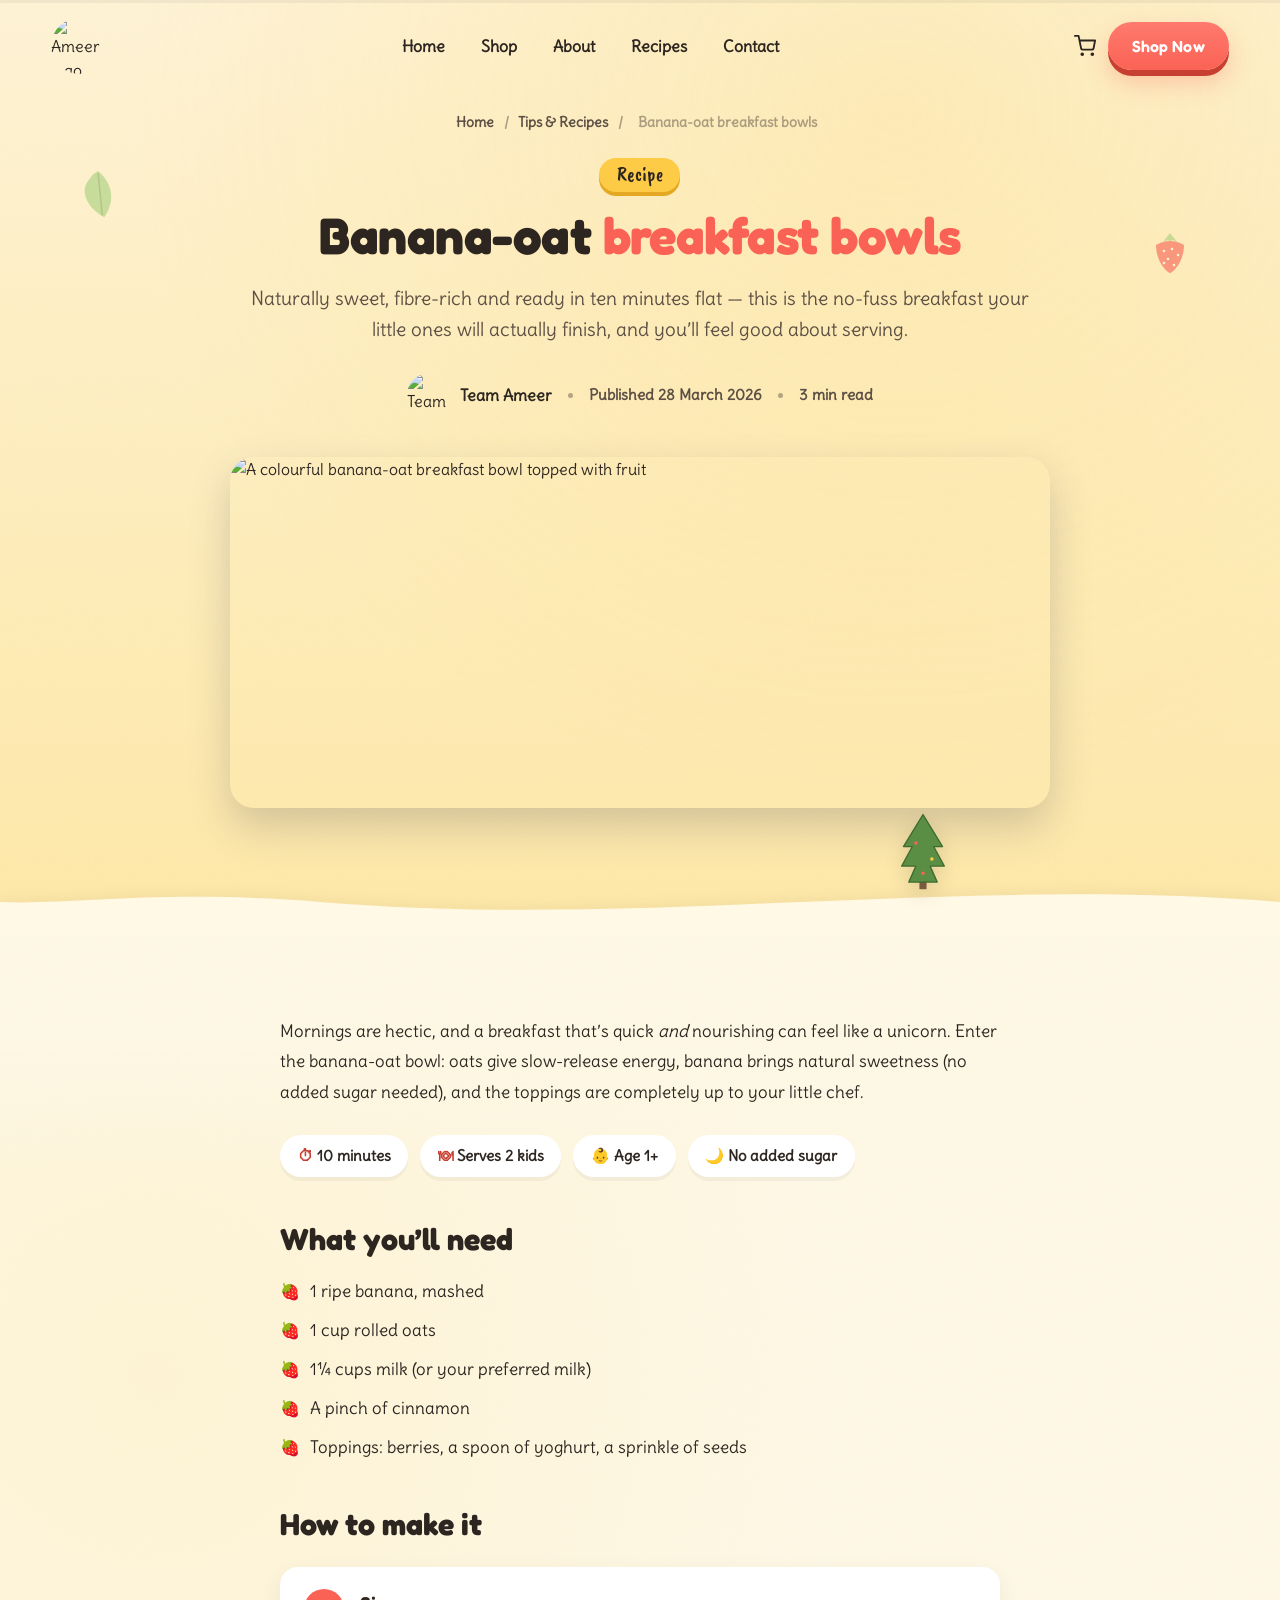
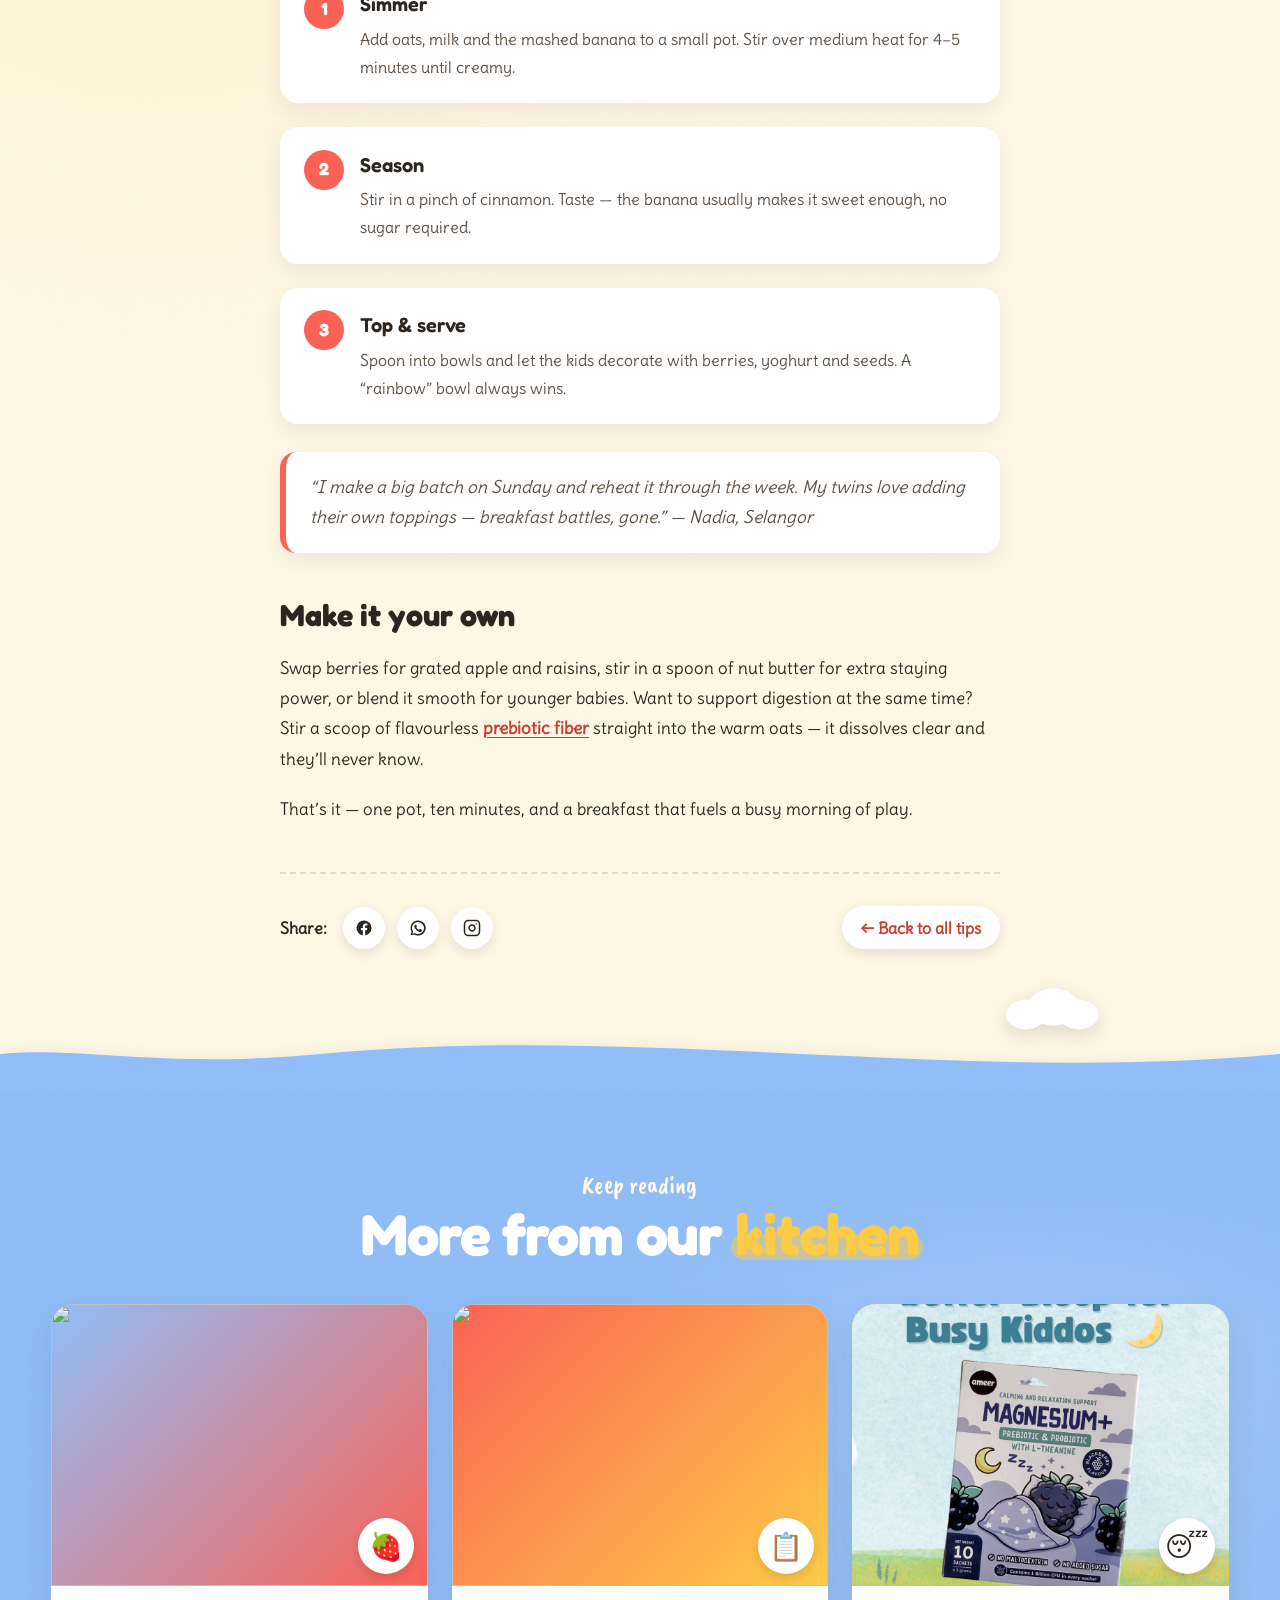
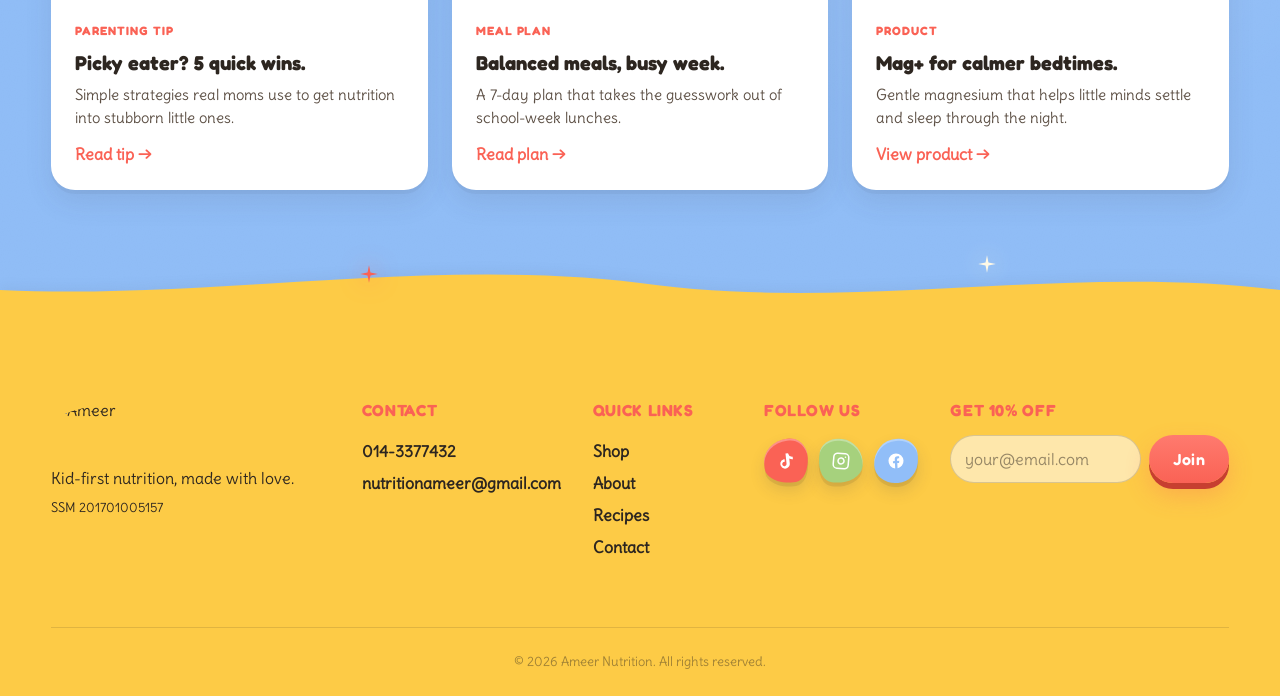
==== commit 64bb1a4a: "Change body font from Schoolbell to Delius - Update Google Fonts URL in all HTML files - Update font" ====
--- a/article-banana-oat-bowls.html
+++ b/article-banana-oat-bowls.html
@@ -5,10 +5,10 @@
   <meta name="viewport" content="width=device-width, initial-scale=1" />
   <title>Banana-Oat Breakfast Bowls · Ameer Kids Nutrition</title>
   <meta name="description" content="A 10-minute banana-oat breakfast bowl kids will actually finish — naturally sweet, fibre-rich and endlessly customisable." />
-  <link rel="icon" href="assets/logo.jpeg" />
+  <link rel="icon" href="assets/ameer-logo.png" />
   <link rel="preconnect" href="https://fonts.googleapis.com" />
   <link rel="preconnect" href="https://fonts.gstatic.com" crossorigin />
-  <link href="https://fonts.googleapis.com/css2?family=Fredoka:wght@400;500;600;700&family=Caveat+Brush&family=Nunito:wght@400;600;700;800&display=swap" rel="stylesheet" />
+  <link href="https://fonts.googleapis.com/css2?family=Fredoka:wght@400;500;600;700&family=Caveat+Brush&family=Delius&display=swap" rel="stylesheet" />
   <link rel="stylesheet" href="css/base.css" />
   <link rel="stylesheet" href="css/sunny-v2.css" />
   <link rel="stylesheet" href="css/article-page.css" />
@@ -94,7 +94,7 @@
   <header class="site-header" id="siteHeader">
     <div class="container header-inner">
       <a href="index.html" class="brand">
-        <img src="assets/logo.jpeg" alt="Ameer logo" class="brand-logo" />
+        <img src="assets/ameer-logo.png" alt="Ameer logo" class="brand-logo" />
       </a>
       <nav class="site-nav" id="primaryNav" aria-label="Primary">
         <a href="index.html#home">Home</a>
@@ -134,7 +134,7 @@
         <p class="article-lead" data-anim="reveal-up" data-anim-delay="200"><!-- ARTICLE:lead -->Naturally sweet, fibre-rich and ready in ten minutes flat — this is the no-fuss breakfast your little ones will actually finish, and you&rsquo;ll feel good about serving.</p>
 
         <div class="article-meta" data-anim="reveal-up" data-anim-delay="300">
-          <span class="meta-author"><img src="assets/logo.jpeg" alt="Team Ameer" /><cite>Team Ameer</cite></span>
+          <span class="meta-author"><img src="assets/ameer-logo.png" alt="Team Ameer" /><cite>Team Ameer</cite></span>
           <span class="meta-dot" aria-hidden="true"></span>
           <span class="meta-item">Published 28 March 2026</span>
           <span class="meta-dot" aria-hidden="true"></span>
@@ -282,7 +282,7 @@
   <footer class="site-footer" id="contact">
     <div class="container footer-inner">
       <div class="footer-brand">
-        <img src="assets/logo.jpeg" alt="Ameer" />
+        <img src="assets/ameer-logo.png" alt="Ameer" />
         <p>Kid-first nutrition, made with love.</p>
         <p class="ssm">SSM 201701005157</p>
       </div>
--- a/css/sunny-v2.css
+++ b/css/sunny-v2.css
@@ -22,7 +22,7 @@
 
   background: var(--sky);
   color: var(--ink);
-  font-family: 'Nunito', system-ui, sans-serif;
+  font-family: 'Delius', system-ui, sans-serif;
   font-weight: 400;
 }
 
@@ -183,20 +183,33 @@
   filter: drop-shadow(0 6px 10px rgba(0,0,0,0.12));
 }
 
+/* === Lorry driving across the yellow divider hill === */
+.theme-sunny .divider-lorry {
+  position: absolute;
+  left: -150px;
+  bottom: 30px;
+  width: 140px;
+  height: 70px;
+  z-index: 3;
+  pointer-events: none;
+  animation: lorry-drive 16s linear infinite;
+  filter: drop-shadow(0 4px 8px rgba(0,0,0,0.15));
+}
+
+@keyframes lorry-drive {
+  from { transform: translateX(0); }
+  to { transform: translateX(calc(100vw + 150px)); }
+}
+
 /* Decoration positions — sit on top of each divider's shape contour */
 .theme-sunny .hero .divider-tree {
   width: 54px; height: 80px;
   top: -36px; left: 70%;
 }
-.theme-sunny .about .divider-strawberry {
-  width: 38px; height: 48px;
-  top: -8px; left: 18%;
-  animation: divider-bob 4s ease-in-out infinite;
-}
 .theme-sunny .products .divider-boat {
   width: 70px; height: 60px;
-  top: -18px; left: 22%;
-  animation: divider-sail 6s ease-in-out infinite;
+  top: -18px; left: -80px;
+  animation: divider-sail 14s linear infinite;
 }
 .theme-sunny .tips .divider-cloud-mini {
   width: 100px; height: 50px;
@@ -242,8 +255,14 @@
   100% { transform: translateX(0); }
 }
 @keyframes divider-sail {
-  0%, 100% { transform: translate(0, 0) rotate(-2deg); }
-  50% { transform: translate(40px, -4px) rotate(2deg); }
+  0%   { transform: translateX(0)                    translateY(0)    rotate(-1deg); }
+  12%  { transform: translateX(calc(12vw + 80px))    translateY(-5px) rotate(2deg); }
+  28%  { transform: translateX(calc(28vw + 80px))    translateY(3px)  rotate(-1.5deg); }
+  44%  { transform: translateX(calc(44vw + 80px))    translateY(-8px) rotate(0.5deg); }
+  58%  { transform: translateX(calc(58vw + 80px))    translateY(2px)  rotate(2.5deg); }
+  74%  { transform: translateX(calc(74vw + 80px))    translateY(-4px) rotate(-2deg); }
+  86%  { transform: translateX(calc(86vw + 80px))    translateY(5px)  rotate(1deg); }
+  100% { transform: translateX(calc(100vw + 80px))   translateY(0)    rotate(-1deg); }
 }
 @keyframes divider-kite-fly {
   0%, 100% { transform: rotate(-8deg) translateY(0); }
@@ -279,19 +298,18 @@
   position: absolute; width: 140px; height: 70px;
   filter: drop-shadow(0 8px 14px rgba(60,60,80,0.07));
 }
-.theme-sunny .hero-cloud-1 { top: 80px; left: -160px; animation: cloud-drift 70s linear infinite; }
-.theme-sunny .hero-cloud-2 { top: 40px; left: -160px; animation: cloud-drift 90s linear infinite 12s; transform: scale(0.7); }
-.theme-sunny .hero-cloud-3 { top: 200px; left: -160px; animation: cloud-drift 110s linear infinite 30s; transform: scale(1.1); }
+.theme-sunny .hero-cloud-1 { top: 80px; left: -160px; animation: cloud-drift 28s linear infinite; }
+.theme-sunny .hero-cloud-2 { top: 40px; left: -160px; animation: cloud-drift 35s linear infinite 12s; transform: scale(0.7); }
+.theme-sunny .hero-cloud-3 { top: 200px; left: -160px; animation: cloud-drift 42s linear infinite 30s; transform: scale(1.1); }
 .theme-sunny .hero-balloon {
   position: absolute; top: 20px; left: -80px;
   width: 60px; height: 84px;
-  animation: balloon-drift 50s linear infinite;
+  animation: balloon-drift 22s linear infinite;
   filter: drop-shadow(0 10px 16px rgba(250,98,85,0.25));
 }
 .theme-sunny .hero-deco { position: absolute; width: 36px; height: 45px; opacity: 0.65; }
 .theme-sunny .hero-leaf-1 { bottom: 60px; left: 5%; transform: rotate(-25deg); animation: sway 6s ease-in-out infinite; }
 .theme-sunny .hero-leaf-2 { bottom: 30px; right: 12%; transform: rotate(35deg); animation: sway 7s ease-in-out infinite 1s; }
-.theme-sunny .hero-strawberry { top: 50%; right: 3%; width: 40px; height: 50px; animation: bob 4s ease-in-out infinite; }
 
 .theme-sunny .hero-stats {
   display: flex; gap: 1.5rem; margin-top: 1.75rem;
@@ -331,6 +349,33 @@
 @keyframes sparkle {
   0%, 100% { transform: scale(0.6); opacity: 0.5; }
   50% { transform: scale(1.2); opacity: 1; }
+}
+@keyframes product-sway-a {
+  0%   { transform: translateX(0) rotate(0deg); }
+  18%  { transform: translateX(8px) rotate(1.2deg); }
+  36%  { transform: translateX(-5px) rotate(-0.8deg); }
+  54%  { transform: translateX(12px) rotate(0.4deg); }
+  72%  { transform: translateX(-9px) rotate(-1.1deg); }
+  88%  { transform: translateX(3px) rotate(0.6deg); }
+  100% { transform: translateX(0) rotate(0deg); }
+}
+@keyframes product-sway-b {
+  0%   { transform: translateX(0) rotate(0deg); }
+  22%  { transform: translateX(-7px) rotate(-1deg); }
+  40%  { transform: translateX(11px) rotate(0.7deg); }
+  58%  { transform: translateX(-3px) rotate(-0.5deg); }
+  76%  { transform: translateX(-10px) rotate(-1.3deg); }
+  88%  { transform: translateX(5px) rotate(0.9deg); }
+  100% { transform: translateX(0) rotate(0deg); }
+}
+@keyframes product-sway-c {
+  0%   { transform: translateX(0) rotate(0deg); }
+  14%  { transform: translateX(-4px) rotate(-0.6deg); }
+  32%  { transform: translateX(10px) rotate(1.5deg); }
+  48%  { transform: translateX(-7px) rotate(-1deg); }
+  66%  { transform: translateX(2px) rotate(0.2deg); }
+  82%  { transform: translateX(-11px) rotate(-1.4deg); }
+  100% { transform: translateX(0) rotate(0deg); }
 }
 
 /* ====== ABOUT ====== */
@@ -355,14 +400,6 @@
 .theme-sunny .about-deco { position: absolute; opacity: 0.7; }
 .theme-sunny .about-deco-leaf-1 { width: 50px; height: 60px; top: 18%; left: 6%; transform: rotate(-20deg); }
 .theme-sunny .about-deco-leaf-2 { width: 42px; height: 52px; bottom: 20%; right: 8%; transform: rotate(40deg); }
-.theme-sunny .about-deco-berry { width: 50px; height: 60px; bottom: 18%; left: 8%; }
-.theme-sunny .about-deco-butterfly { width: 58px; height: 48px; top: 22%; right: 6%; animation: butterfly 14s ease-in-out infinite; }
-@keyframes butterfly {
-  0%, 100% { transform: translate(0, 0) rotate(-5deg); }
-  25% { transform: translate(40px, -20px) rotate(5deg); }
-  50% { transform: translate(80px, 5px) rotate(-3deg); }
-  75% { transform: translate(40px, 30px) rotate(5deg); }
-}
 
 .theme-sunny .about .eyebrow { color: var(--coral); }
 .theme-sunny .about .section-title { color: var(--night); }
@@ -405,7 +442,6 @@
 .theme-sunny .products > .container > .eyebrow { display: block; text-align: center; }
 
 .theme-sunny .products-deco { position: absolute; opacity: 0.7; }
-.theme-sunny .products-deco-carrot { width: 50px; height: 70px; top: 22%; left: 4%; transform: rotate(-15deg); animation: bob 5s ease-in-out infinite; }
 .theme-sunny .products-deco-cloud { width: 160px; height: 80px; top: 18%; right: 2%; filter: drop-shadow(0 8px 16px rgba(0,0,0,0.05)); }
 .theme-sunny .products-deco-leaf { width: 50px; height: 60px; bottom: 12%; right: 8%; transform: rotate(50deg); }
 
@@ -464,7 +500,6 @@
 .theme-sunny .tips .eyebrow { color: var(--coral); display: block; text-align: center; }
 .theme-sunny .tips .section-title { color: var(--ink); }
 .theme-sunny .tips-deco { position: absolute; opacity: 0.7; }
-.theme-sunny .tips-deco-berry { width: 48px; height: 58px; top: 20%; right: 5%; animation: bob 5s ease-in-out infinite; }
 .theme-sunny .tips-deco-leaf { width: 45px; height: 55px; bottom: 18%; left: 6%; transform: rotate(-35deg); }
 
 .theme-sunny .tip-grid { margin-top: 2.5rem; }
@@ -568,7 +603,7 @@
 .theme-sunny .social .section-title span::after { background: rgba(253,203,70,0.55); }
 .theme-sunny .social-sub { text-align: center; color: var(--night-2); margin-bottom: 2rem; }
 .theme-sunny .social-tile {
-  border-radius: 22px;
+  border-radius: 60% 40% 55% 45% / 45% 55% 40% 60%;
   border: 3px solid white;
   box-shadow: 0 6px 16px rgba(60,60,80,0.15);
   position: relative;
@@ -630,7 +665,7 @@
   padding-bottom: 1.5rem;
 }
 .theme-sunny .site-footer a:hover { color: var(--coral); }
-.theme-sunny .footer-brand img { width: 64px; height: 64px; border-radius: 50%; }
+.theme-sunny .footer-brand img { width: auto; height: 56px; }
 .theme-sunny .footer-brand p { color: var(--ink); }
 .theme-sunny .footer-col h4 { font-family: 'Fredoka', sans-serif; color: var(--coral); margin-bottom: 0.85rem; font-size: 1rem; letter-spacing: 0.04em; text-transform: uppercase; }
 .theme-sunny .footer-col a { color: var(--ink); font-weight: 600; }
@@ -787,6 +822,15 @@
 }
 .theme-v2 [data-anim="reveal-up"].in-view { opacity: 1; transform: none; }
 
+/* === Pop-in (scale + fade with a gentle overshoot) — for the hero visual === */
+.theme-v2 [data-anim="pop-in"] {
+  opacity: 0;
+  transform: translateY(30px) scale(0.9);
+  transition: opacity 1s ease, transform 1.1s cubic-bezier(0.34, 1.56, 0.64, 1);
+  will-change: transform, opacity;
+}
+.theme-v2 [data-anim="pop-in"].in-view { opacity: 1; transform: none; }
+
 /* === Stagger children up === */
 .theme-v2 [data-anim="stagger-up"] > * {
   opacity: 0;
@@ -827,10 +871,14 @@
 .theme-v2 .product-card {
   transition: transform 0.45s cubic-bezier(0.2, 0.7, 0.1, 1),
               box-shadow 0.45s cubic-bezier(0.2, 0.7, 0.1, 1);
-}
+  animation: product-sway-a 7s ease-in-out infinite;
+}
+.theme-v2 .product-card:nth-child(2) { animation-name: product-sway-b; animation-duration: 8.3s; }
+.theme-v2 .product-card:nth-child(3) { animation-name: product-sway-c; animation-duration: 6.7s; }
 .theme-v2 .product-card:hover {
   transform: translateY(-12px) rotate(-1deg);
   box-shadow: 0 8px 0 rgba(0,0,0,0.06), 0 28px 50px rgba(60,60,80,0.22);
+  animation-play-state: paused;
 }
 .theme-v2 .product-img { transition: transform 0.5s cubic-bezier(0.2, 0.7, 0.1, 1); }
 .theme-v2 .product-card:hover .product-img { transform: translateY(-6px) rotate(2deg) scale(1.06); }
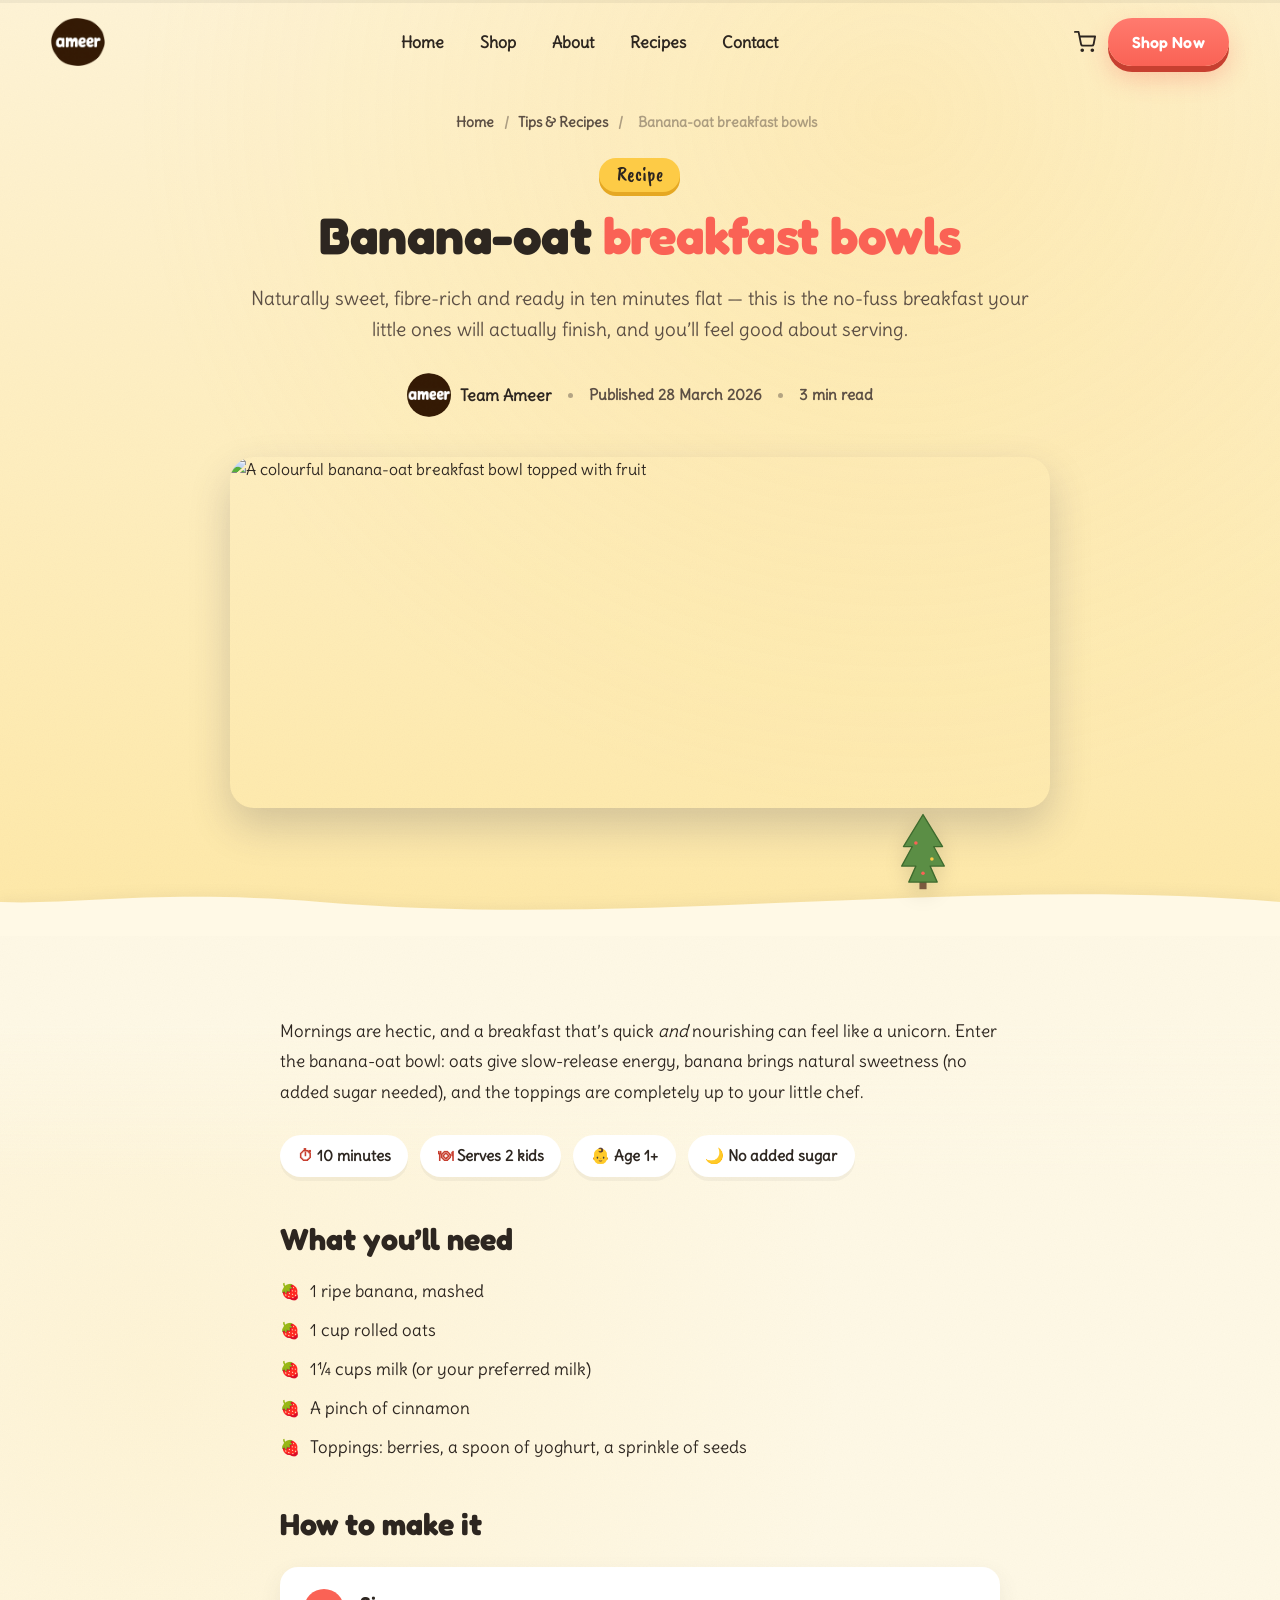
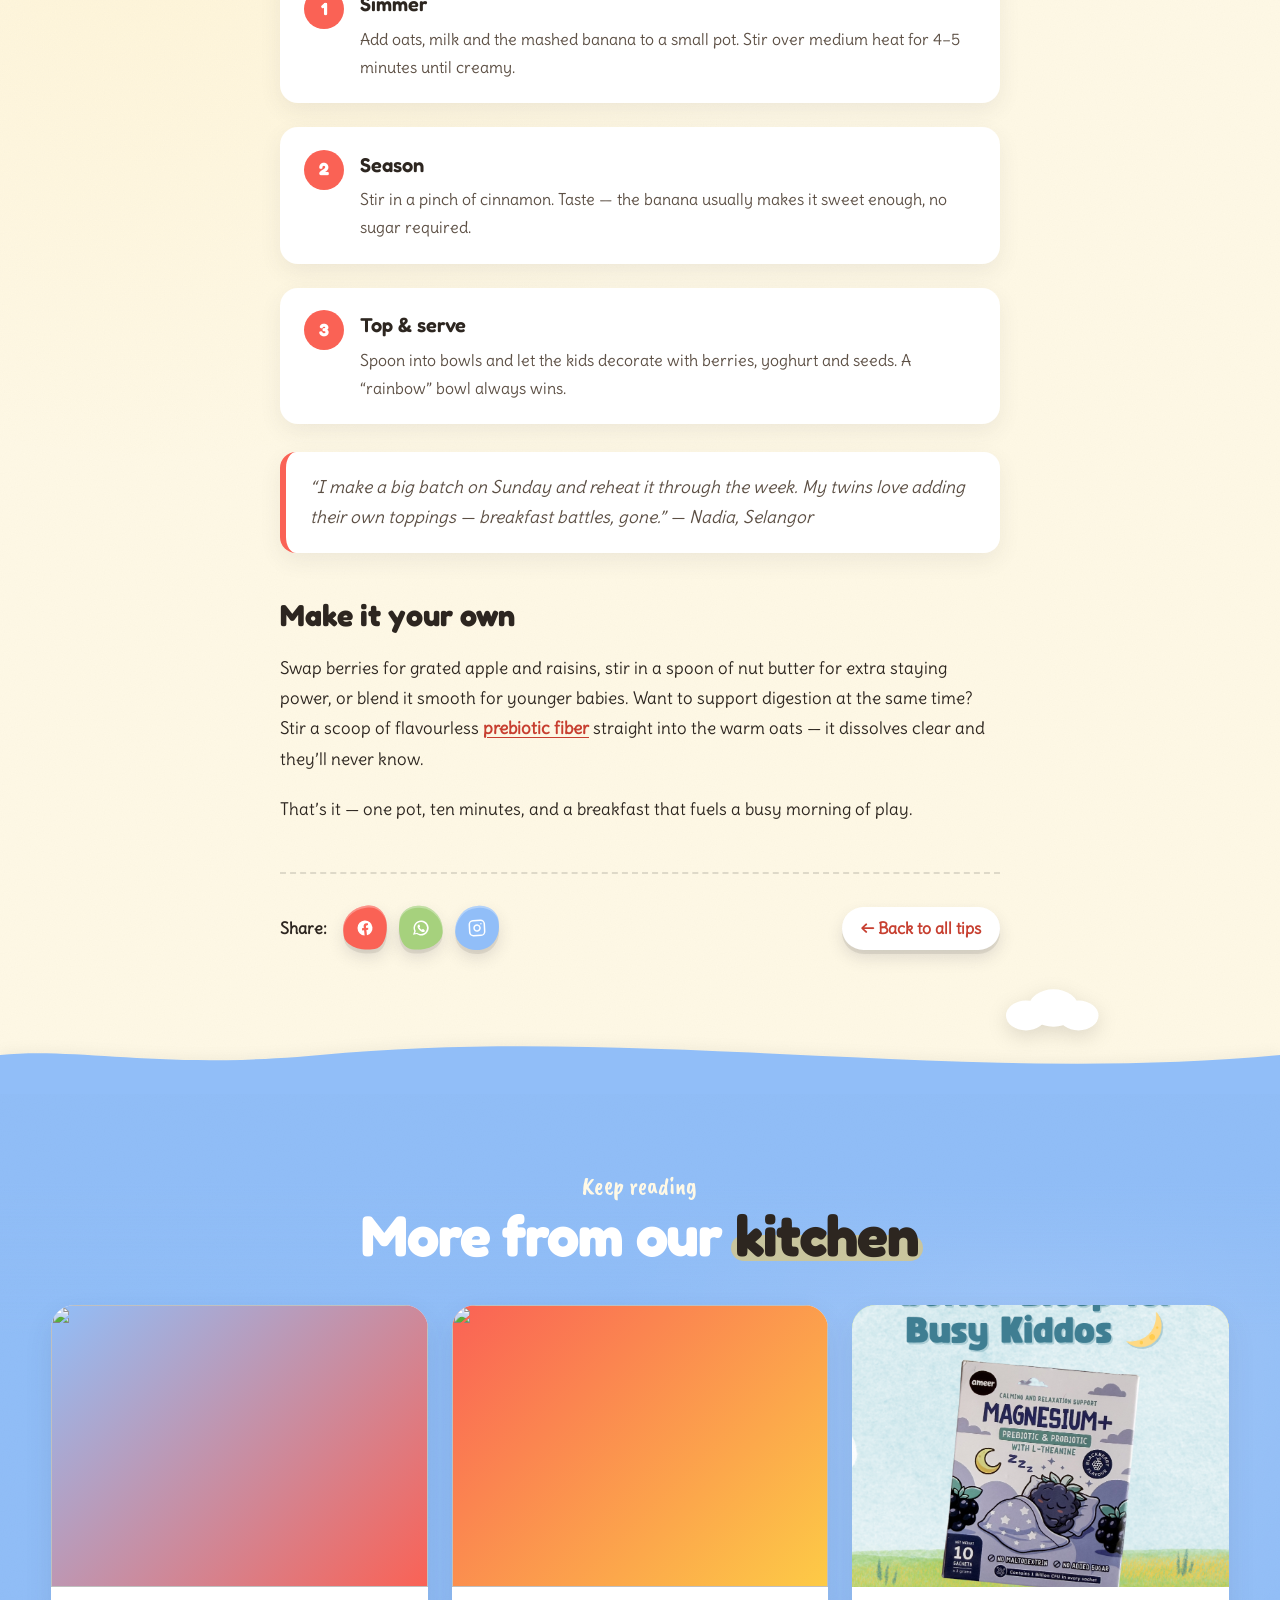
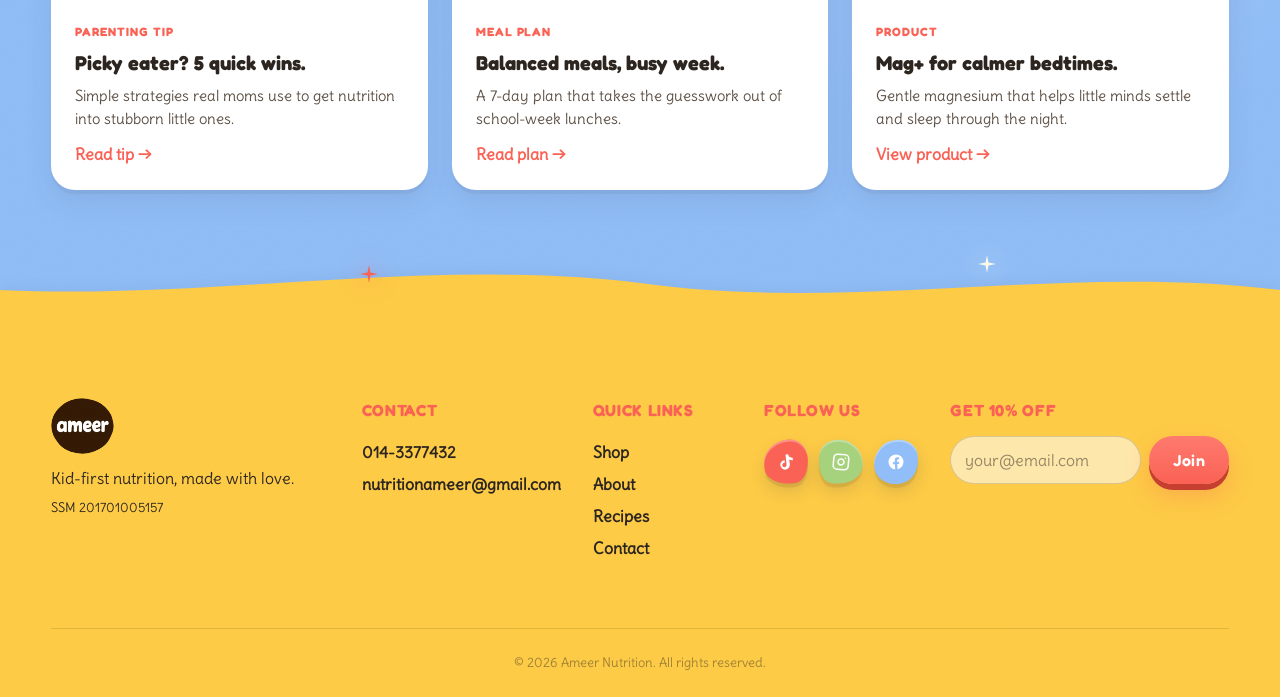
==== commit 8eb35799: "Remove produce SVGs/tip emojis, retitle feedback, add lorry to all pages - Remove leaf/berry/carrot " ====
--- a/article-banana-oat-bowls.html
+++ b/article-banana-oat-bowls.html
@@ -51,23 +51,6 @@
         <ellipse cx="60" cy="56" rx="20" ry="14" fill="#ffffff"/>
         <ellipse cx="100" cy="56" rx="22" ry="14" fill="#ffffff"/>
       </symbol>
-      <symbol id="i-leaf" viewBox="0 0 40 50">
-        <path d="M20,2 C32,12 38,28 26,46 C18,42 4,30 8,16 C12,8 16,4 20,2 Z" fill="#A6D17D"/>
-        <path d="M20,4 Q22,22 24,44" stroke="#83AC5E" stroke-width="1.5" fill="none"/>
-      </symbol>
-      <symbol id="i-strawberry" viewBox="0 0 40 50">
-        <path d="M6,20 C6,38 18,48 20,48 C22,48 34,38 34,20 C30,18 26,16 20,16 C14,16 10,18 6,20 Z" fill="#FA6255"/>
-        <g fill="#FFF9E6">
-          <circle cx="14" cy="26" r="1.3"/><circle cx="22" cy="24" r="1.3"/><circle cx="28" cy="30" r="1.3"/>
-          <circle cx="18" cy="34" r="1.3"/><circle cx="24" cy="40" r="1.3"/><circle cx="14" cy="38" r="1.3"/>
-        </g>
-        <path d="M12,18 L20,8 L28,18 Q24,14 20,16 Q16,14 12,18 Z" fill="#A6D17D"/>
-      </symbol>
-      <symbol id="i-carrot" viewBox="0 0 40 60">
-        <path d="M20,12 L8,52 Q20,58 32,52 Z" fill="#FA8E3D"/>
-        <path d="M14,22 L16,24 M22,30 L24,32 M16,36 L18,38 M22,42 L24,44" stroke="#C5631C" stroke-width="1.5" stroke-linecap="round"/>
-        <path d="M16,14 L20,2 M20,12 L24,2 M20,12 L18,2 M20,12 L22,2" stroke="#A6D17D" stroke-width="3" stroke-linecap="round"/>
-      </symbol>
       <symbol id="i-sparkle" viewBox="0 0 30 30">
         <path d="M15,3 L17,13 L27,15 L17,17 L15,27 L13,17 L3,15 L13,13 Z" fill="currentColor"/>
       </symbol>
@@ -87,6 +70,92 @@
         <ellipse cx="20" cy="26" rx="16" ry="12" fill="white"/>
         <ellipse cx="42" cy="20" rx="20" ry="15" fill="white"/>
         <ellipse cx="62" cy="26" rx="16" ry="12" fill="white"/>
+      </symbol>
+      <!-- lorry / cute delivery truck (facing right →) -->
+      <symbol id="i-lorry" viewBox="0 0 160 80">
+        <!-- ground shadow -->
+        <ellipse cx="80" cy="72" rx="68" ry="4.5" fill="rgba(45,38,32,0.12)"/>
+        <!-- === exhaust / rear details === -->
+        <rect x="6" y="52" width="6" height="5" rx="2.5" fill="#5C4F44"/>
+        <rect x="4" y="56" width="10" height="3" rx="1.5" fill="#3A3530"/>
+        <!-- tail light -->
+        <rect x="10" y="36" width="5" height="7" rx="2.5" fill="#C73F30"/>
+        <!-- === rear bumper === -->
+        <rect x="8" y="54" width="12" height="6" rx="3" fill="#2D2620"/>
+        <!-- === cargo body === -->
+        <rect x="14" y="16" width="76" height="42" rx="8" fill="#FA6255"/>
+        <!-- cargo highlight (top edge) -->
+        <rect x="16" y="18" width="72" height="3" rx="1.5" fill="rgba(255,255,255,0.2)"/>
+        <!-- cargo rib lines -->
+        <line x1="32" y1="20" x2="32" y2="54" stroke="rgba(0,0,0,0.06)" stroke-width="1.5"/>
+        <line x1="52" y1="20" x2="52" y2="54" stroke="rgba(0,0,0,0.06)" stroke-width="1.5"/>
+        <line x1="72" y1="20" x2="72" y2="54" stroke="rgba(0,0,0,0.06)" stroke-width="1.5"/>
+        <!-- cargo side windows (rounded) -->
+        <rect x="18" y="22" width="12" height="12" rx="4" fill="#FFF9E6" opacity="0.9"/>
+        <rect x="34" y="22" width="15" height="12" rx="4" fill="#FFF9E6" opacity="0.9"/>
+        <rect x="53" y="22" width="15" height="12" rx="4" fill="#FFF9E6" opacity="0.9"/>
+        <!-- window reflections -->
+        <line x1="20" y1="24" x2="20" y2="32" stroke="white" stroke-width="1.5" opacity="0.4"/>
+        <line x1="37" y1="24" x2="37" y2="32" stroke="white" stroke-width="1.5" opacity="0.4"/>
+        <line x1="56" y1="24" x2="56" y2="32" stroke="white" stroke-width="1.5" opacity="0.4"/>
+        <!-- brand stripe / belt line -->
+        <rect x="14" y="40" width="76" height="6" fill="#FDCB46"/>
+        <!-- brand stripe highlight -->
+        <rect x="14" y="40" width="76" height="2" fill="rgba(255,255,255,0.35)"/>
+        <!-- === cab (front section, facing right) === -->
+        <path d="M78,56 L78,24 Q78,10 92,10 L128,10 L142,18 L142,56 Z" fill="#91BEF8"/>
+        <!-- cab highlight -->
+        <path d="M80,56 L80,24 Q80,13 92,13 L126,13 L138,19 L138,56" fill="none" stroke="rgba(255,255,255,0.25)" stroke-width="2"/>
+        <!-- cab roof dome -->
+        <rect x="94" y="14" width="38" height="10" rx="6" fill="#6A9EDB"/>
+        <!-- cab roof highlight -->
+        <rect x="98" y="16" width="30" height="3" rx="1.5" fill="rgba(255,255,255,0.3)"/>
+        <!-- windshield -->
+        <path d="M112,20 L128,20 L128,34 Q118,30 112,34 Z" fill="#FFF9E6" opacity="0.95"/>
+        <!-- windshield reflection -->
+        <line x1="116" y1="22" x2="116" y2="31" stroke="white" stroke-width="1.5"/>
+        <!-- side window -->
+        <rect x="94" y="20" width="14" height="16" rx="5" fill="#FFF9E6" opacity="0.9"/>
+        <line x1="98" y1="22" x2="98" y2="34" stroke="white" stroke-width="1.5" opacity="0.4"/>
+        <!-- door handle -->
+        <rect x="96" y="44" width="8" height="2.5" rx="1.2" fill="rgba(255,255,255,0.6)"/>
+        <!-- door line -->
+        <line x1="110" y1="28" x2="110" y2="56" stroke="#5A9ECB" stroke-width="1.5"/>
+        <!-- === front details === -->
+        <!-- front grille -->
+        <rect x="138" y="30" width="5" height="18" rx="2.5" fill="#2D2620"/>
+        <line x1="139" y1="34" x2="142" y2="34" stroke="#5C4F44" stroke-width="0.8"/>
+        <line x1="139" y1="38" x2="142" y2="38" stroke="#5C4F44" stroke-width="0.8"/>
+        <line x1="139" y1="42" x2="142" y2="42" stroke="#5C4F44" stroke-width="0.8"/>
+        <!-- front bumper -->
+        <rect x="132" y="50" width="12" height="8" rx="4" fill="#2D2620"/>
+        <!-- headlight -->
+        <circle cx="140" cy="44" r="5" fill="#FDCB46"/>
+        <circle cx="140" cy="44" r="2.5" fill="#FFF9E6"/>
+        <!-- turn signal -->
+        <rect x="134" y="32" width="3" height="5" rx="1.5" fill="#FDCB46"/>
+        <!-- === wheels with hubcaps === -->
+        <!-- rear wheel -->
+        <circle cx="44" cy="60" r="10" fill="#2D2620"/>
+        <circle cx="44" cy="60" r="7" fill="#3A3530"/>
+        <circle cx="44" cy="60" r="4.5" fill="#FFF9E6"/>
+        <circle cx="44" cy="60" r="2" fill="#5C4F44"/>
+        <!-- middle wheel -->
+        <circle cx="90" cy="60" r="10" fill="#2D2620"/>
+        <circle cx="90" cy="60" r="7" fill="#3A3530"/>
+        <circle cx="90" cy="60" r="4.5" fill="#FFF9E6"/>
+        <circle cx="90" cy="60" r="2" fill="#5C4F44"/>
+        <!-- front wheel -->
+        <circle cx="126" cy="60" r="10" fill="#2D2620"/>
+        <circle cx="126" cy="60" r="7" fill="#3A3530"/>
+        <circle cx="126" cy="60" r="4.5" fill="#FFF9E6"/>
+        <circle cx="126" cy="60" r="2" fill="#5C4F44"/>
+        <!-- === side mirror === -->
+        <rect x="130" y="20" width="6" height="5" rx="2" fill="#5C4F44"/>
+        <line x1="130" y1="22" x2="124" y2="22" stroke="#5C4F44" stroke-width="2"/>
+        <!-- === little flag / antenna === -->
+        <line x1="100" y1="12" x2="100" y2="2" stroke="#2D2620" stroke-width="1.5"/>
+        <polygon points="100,2 110,5 100,8" fill="#FA6255"/>
       </symbol>
     </defs>
   </svg>
@@ -120,8 +189,6 @@
   <main>
     <!-- ============ ARTICLE HERO ============ -->
     <article class="article-hero" aria-labelledby="articleTitle">
-      <svg class="pm-deco pm-deco-leaf" viewBox="0 0 40 50" aria-hidden="true" style="position:absolute;top:18%;left:6%;width:42px;opacity:.6"><use href="#i-leaf"/></svg>
-      <svg class="pm-deco pm-deco-berry" viewBox="0 0 40 50" aria-hidden="true" style="position:absolute;top:24%;right:7%;width:40px;opacity:.6"><use href="#i-strawberry"/></svg>
       <div class="container">
         <nav class="woocommerce-breadcrumb" aria-label="Breadcrumb" data-anim="reveal-up">
           <a href="index.html">Home</a> <span>/</span>
@@ -238,7 +305,6 @@
           <article class="tip-card">
             <div class="tip-img tip-img-1" role="img" aria-label="Parenting tip">
               <img src="assets/blog/tip-1.png" alt="" class="tip-photo" />
-              <span class="tip-emoji">🍓</span>
             </div>
             <span class="tip-tag">Parenting tip</span>
             <h3>Picky eater? 5 quick wins.</h3>
@@ -248,7 +314,6 @@
           <article class="tip-card">
             <div class="tip-img tip-img-3" role="img" aria-label="Weekly meal plan">
               <img src="assets/blog/tip-3.png" alt="" class="tip-photo" />
-              <span class="tip-emoji">📋</span>
             </div>
             <span class="tip-tag">Meal plan</span>
             <h3>Balanced meals, busy week.</h3>
@@ -258,7 +323,6 @@
           <article class="tip-card">
             <div class="tip-img tip-img-2" role="img" aria-label="Calm &amp; sleep support">
               <img src="assets/products/mag-plus.png" alt="" class="tip-photo" />
-              <span class="tip-emoji">😴</span>
             </div>
             <span class="tip-tag">Product</span>
             <h3>Mag+ for calmer bedtimes.</h3>
@@ -269,6 +333,7 @@
       </div>
 
       <!-- divider → footer (yellow) -->
+      <svg class="divider-lorry" viewBox="0 0 160 80" aria-hidden="true"><use href="#i-lorry"/></svg>
       <div class="divider divider-bottom" aria-hidden="true">
         <svg class="divider-shape" viewBox="0 0 1440 90" preserveAspectRatio="none">
           <path d="M0,90 L1440,90 L1440,45 C1200,18 960,68 720,38 C480,12 240,55 0,45 Z" fill="#FDCB46"/>
--- a/css/base.css
+++ b/css/base.css
@@ -19,7 +19,7 @@
 .site-header { position: sticky; top: 0; z-index: 50; transition: padding 0.2s ease, box-shadow 0.2s ease; }
 .site-header.scrolled { box-shadow: 0 4px 18px rgba(0,0,0,0.08); }
 .header-inner { display: flex; align-items: center; justify-content: space-between; gap: 1rem; padding: 1rem 0; }
-.brand-logo { width: 56px; height: 56px; border-radius: 50%; }
+.brand-logo { width: auto; height: 48px; }
 .site-nav { display: none; gap: 1.25rem; }
 .site-nav a { font-weight: 600; }
 .header-actions { display: flex; gap: 0.75rem; align-items: center; }
@@ -182,7 +182,6 @@
   object-fit: cover;
   z-index: 0;
 }
-.tip-img .tip-emoji { position: relative; z-index: 1; }
 
 /* === Social tile photo (stock placeholder) === */
 .social-tile { position: relative; overflow: hidden; }
--- a/css/sunny-v2.css
+++ b/css/sunny-v2.css
@@ -307,9 +307,6 @@
   animation: balloon-drift 22s linear infinite;
   filter: drop-shadow(0 10px 16px rgba(250,98,85,0.25));
 }
-.theme-sunny .hero-deco { position: absolute; width: 36px; height: 45px; opacity: 0.65; }
-.theme-sunny .hero-leaf-1 { bottom: 60px; left: 5%; transform: rotate(-25deg); animation: sway 6s ease-in-out infinite; }
-.theme-sunny .hero-leaf-2 { bottom: 30px; right: 12%; transform: rotate(35deg); animation: sway 7s ease-in-out infinite 1s; }
 
 .theme-sunny .hero-stats {
   display: flex; gap: 1.5rem; margin-top: 1.75rem;
@@ -340,8 +337,6 @@
   0%, 100% { transform: rotate(var(--r, -25deg)); }
   50% { transform: rotate(calc(var(--r, -25deg) * -0.4)); }
 }
-.theme-sunny .hero-leaf-1 { --r: -25deg; }
-.theme-sunny .hero-leaf-2 { --r: 35deg; }
 @keyframes bob {
   0%, 100% { transform: translateY(0); }
   50% { transform: translateY(-10px); }
@@ -397,9 +392,6 @@
   background-image: var(--noise); pointer-events: none; opacity: 0.5;
 }
 .theme-sunny .about-inner { text-align: center; max-width: 760px; }
-.theme-sunny .about-deco { position: absolute; opacity: 0.7; }
-.theme-sunny .about-deco-leaf-1 { width: 50px; height: 60px; top: 18%; left: 6%; transform: rotate(-20deg); }
-.theme-sunny .about-deco-leaf-2 { width: 42px; height: 52px; bottom: 20%; right: 8%; transform: rotate(40deg); }
 
 .theme-sunny .about .eyebrow { color: var(--coral); }
 .theme-sunny .about .section-title { color: var(--night); }
@@ -443,7 +435,6 @@
 
 .theme-sunny .products-deco { position: absolute; opacity: 0.7; }
 .theme-sunny .products-deco-cloud { width: 160px; height: 80px; top: 18%; right: 2%; filter: drop-shadow(0 8px 16px rgba(0,0,0,0.05)); }
-.theme-sunny .products-deco-leaf { width: 50px; height: 60px; bottom: 12%; right: 8%; transform: rotate(50deg); }
 
 .theme-sunny .product-grid { margin-top: 2.5rem; }
 .theme-sunny .product-card {
@@ -499,8 +490,6 @@
 }
 .theme-sunny .tips .eyebrow { color: var(--coral); display: block; text-align: center; }
 .theme-sunny .tips .section-title { color: var(--ink); }
-.theme-sunny .tips-deco { position: absolute; opacity: 0.7; }
-.theme-sunny .tips-deco-leaf { width: 45px; height: 55px; bottom: 18%; left: 6%; transform: rotate(-35deg); }
 
 .theme-sunny .tip-grid { margin-top: 2.5rem; }
 .theme-sunny .tip-card {
@@ -513,12 +502,6 @@
 }
 .theme-sunny .tip-card:hover { transform: translateY(-4px); }
 .theme-sunny .tip-img { border-radius: 0; position: relative; }
-.theme-sunny .tip-emoji {
-  position: absolute; bottom: 12px; right: 14px;
-  width: 56px; height: 56px; border-radius: 50%;
-  background: white; display: grid; place-items: center;
-  font-size: 1.7rem; box-shadow: 0 4px 10px rgba(0,0,0,0.12);
-}
 .theme-sunny .tip-img-1 { background: linear-gradient(135deg, var(--river) 0%, var(--coral) 100%); }
 .theme-sunny .tip-img-2 { background: linear-gradient(135deg, var(--meadow) 0%, var(--sun) 100%); }
 .theme-sunny .tip-img-3 { background: linear-gradient(135deg, var(--coral) 0%, var(--sun) 100%); }
--- a/css/article-page.css
+++ b/css/article-page.css
@@ -157,11 +157,39 @@
 }
 .article-share span { font-weight: 800; color: var(--ink); margin-right: 0.25rem; }
 .article-share a {
-  display: grid; place-items: center; width: 42px; height: 42px;
-  border-radius: 50%; background: white; color: var(--ink);
-  box-shadow: 0 4px 12px rgba(60,60,80,0.12); transition: transform 0.15s ease;
-}
-.article-share a:hover { transform: translateY(-3px); color: var(--coral); }
+  display: grid; place-items: center; width: 44px; height: 44px;
+  border: none;
+  color: white;
+  box-shadow:
+    inset 0 2px 0 rgba(255,255,255,0.3),
+    0 4px 0 rgba(0,0,0,0.08),
+    0 8px 16px rgba(60,60,80,0.15);
+  transition: transform 0.2s ease, filter 0.2s ease, box-shadow 0.2s ease;
+}
+.article-share a:nth-child(2) { /* Facebook */
+  background: var(--coral);
+  border-radius: 60% 40% 35% 65% / 55% 45% 60% 40%;
+  transform: rotate(-6deg);
+}
+.article-share a:nth-child(3) { /* WhatsApp */
+  background: var(--meadow);
+  border-radius: 45% 55% 65% 35% / 40% 60% 45% 55%;
+  transform: rotate(5deg);
+}
+.article-share a:nth-child(4) { /* Instagram */
+  background: var(--river);
+  border-radius: 55% 45% 50% 50% / 60% 40% 55% 45%;
+  transform: rotate(-3deg);
+}
+.article-share a:hover { transform: rotate(0deg) scale(1.12); filter: brightness(1.08); color: white;
+  box-shadow:
+    inset 0 2px 0 rgba(255,255,255,0.4),
+    0 6px 0 rgba(0,0,0,0.1),
+    0 12px 22px rgba(60,60,80,0.22);
+}
+.article-share a:nth-child(2):hover { transform: rotate(-6deg) scale(1.08); }
+.article-share a:nth-child(3):hover { transform: rotate(5deg) scale(1.08); }
+.article-share a:nth-child(4):hover { transform: rotate(-3deg) scale(1.08); }
 .article-share .back-link {
   margin-left: auto; width: auto; height: auto; border-radius: 999px;
   white-space: nowrap; font-weight: 800; color: var(--coral-deep);
@@ -184,7 +212,7 @@
 .theme-sunny .related-articles .container { position: relative; z-index: 2; }
 .theme-sunny .related-articles .eyebrow { color: var(--cream); display: block; text-align: center; }
 .theme-sunny .related-articles .section-title { color: white; text-align: center; }
-.theme-sunny .related-articles .section-title span { color: var(--sun); }
+.theme-sunny .related-articles .section-title span { color: var(--ink); }
 .theme-sunny .related-articles .section-title span::after { background: rgba(253,203,70,0.5); }
 
 /* ====== Divider decorations (size the SVGs per article section) ====== */
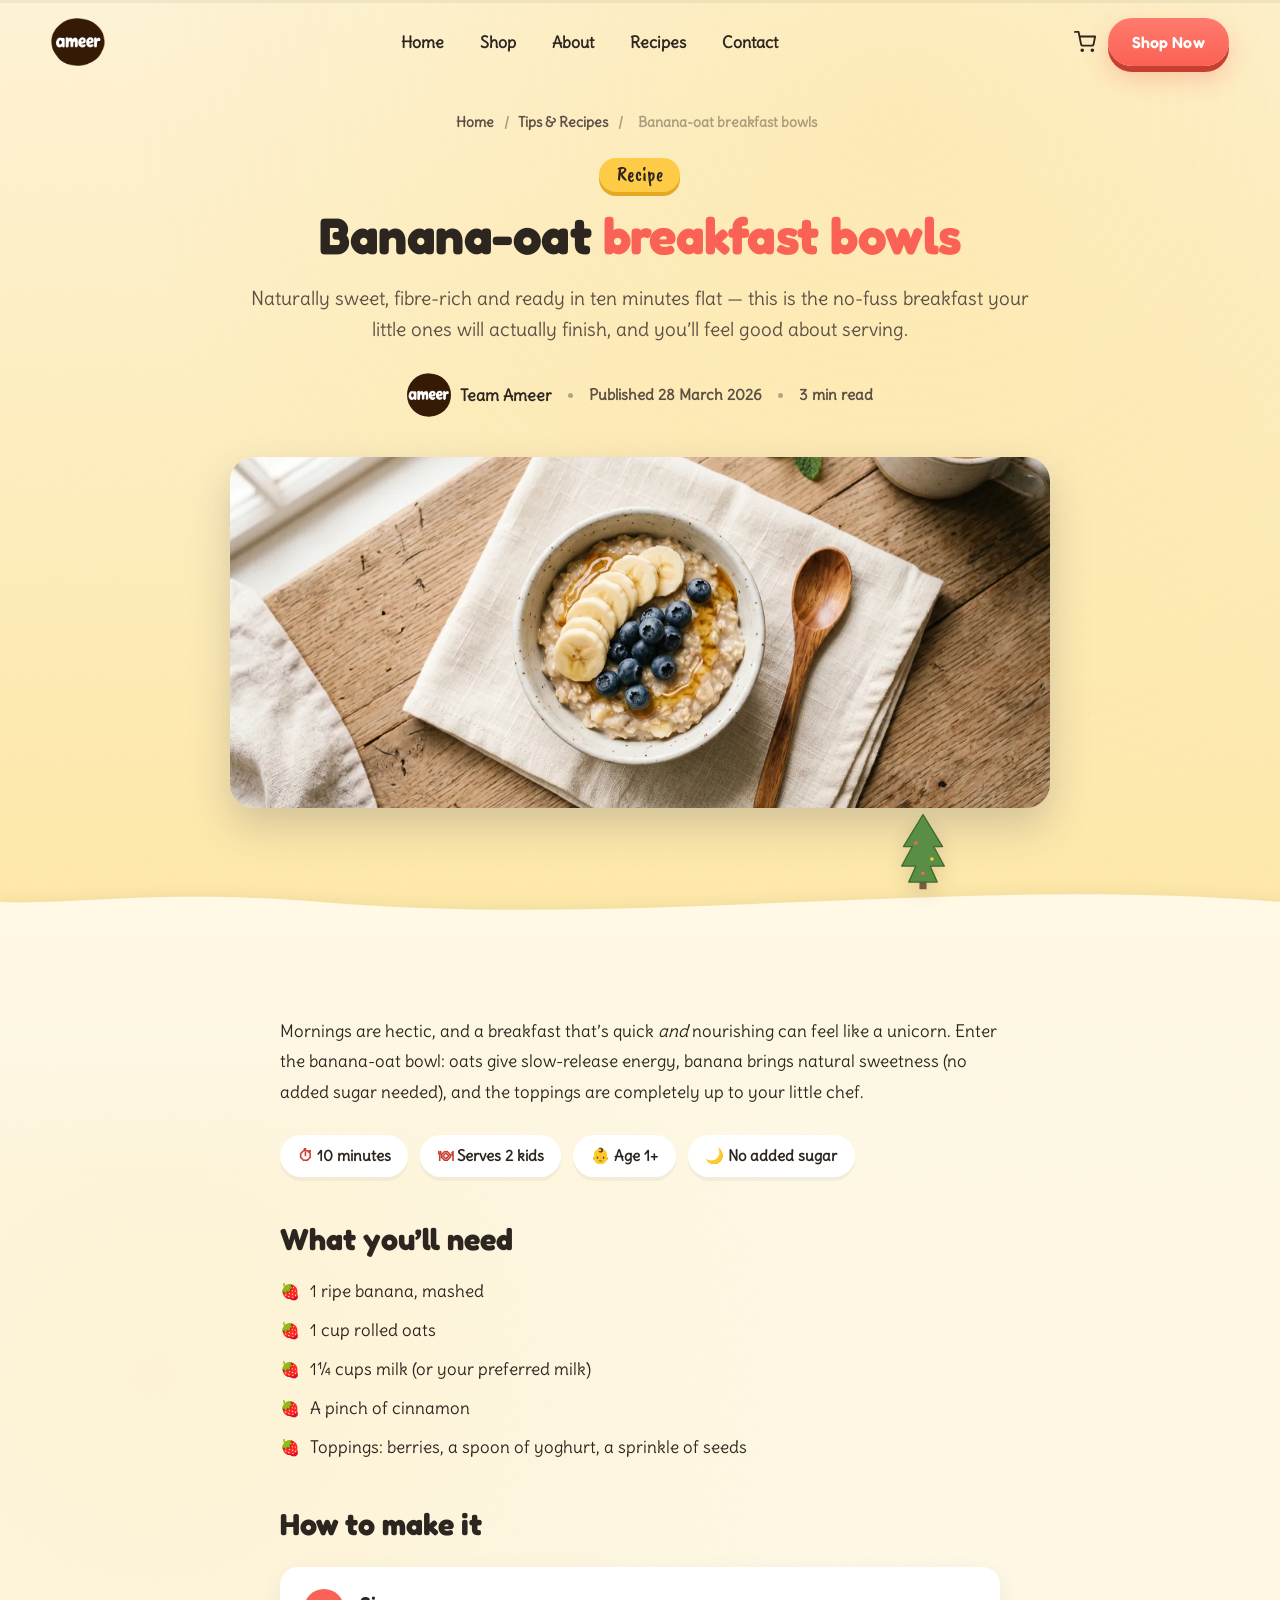
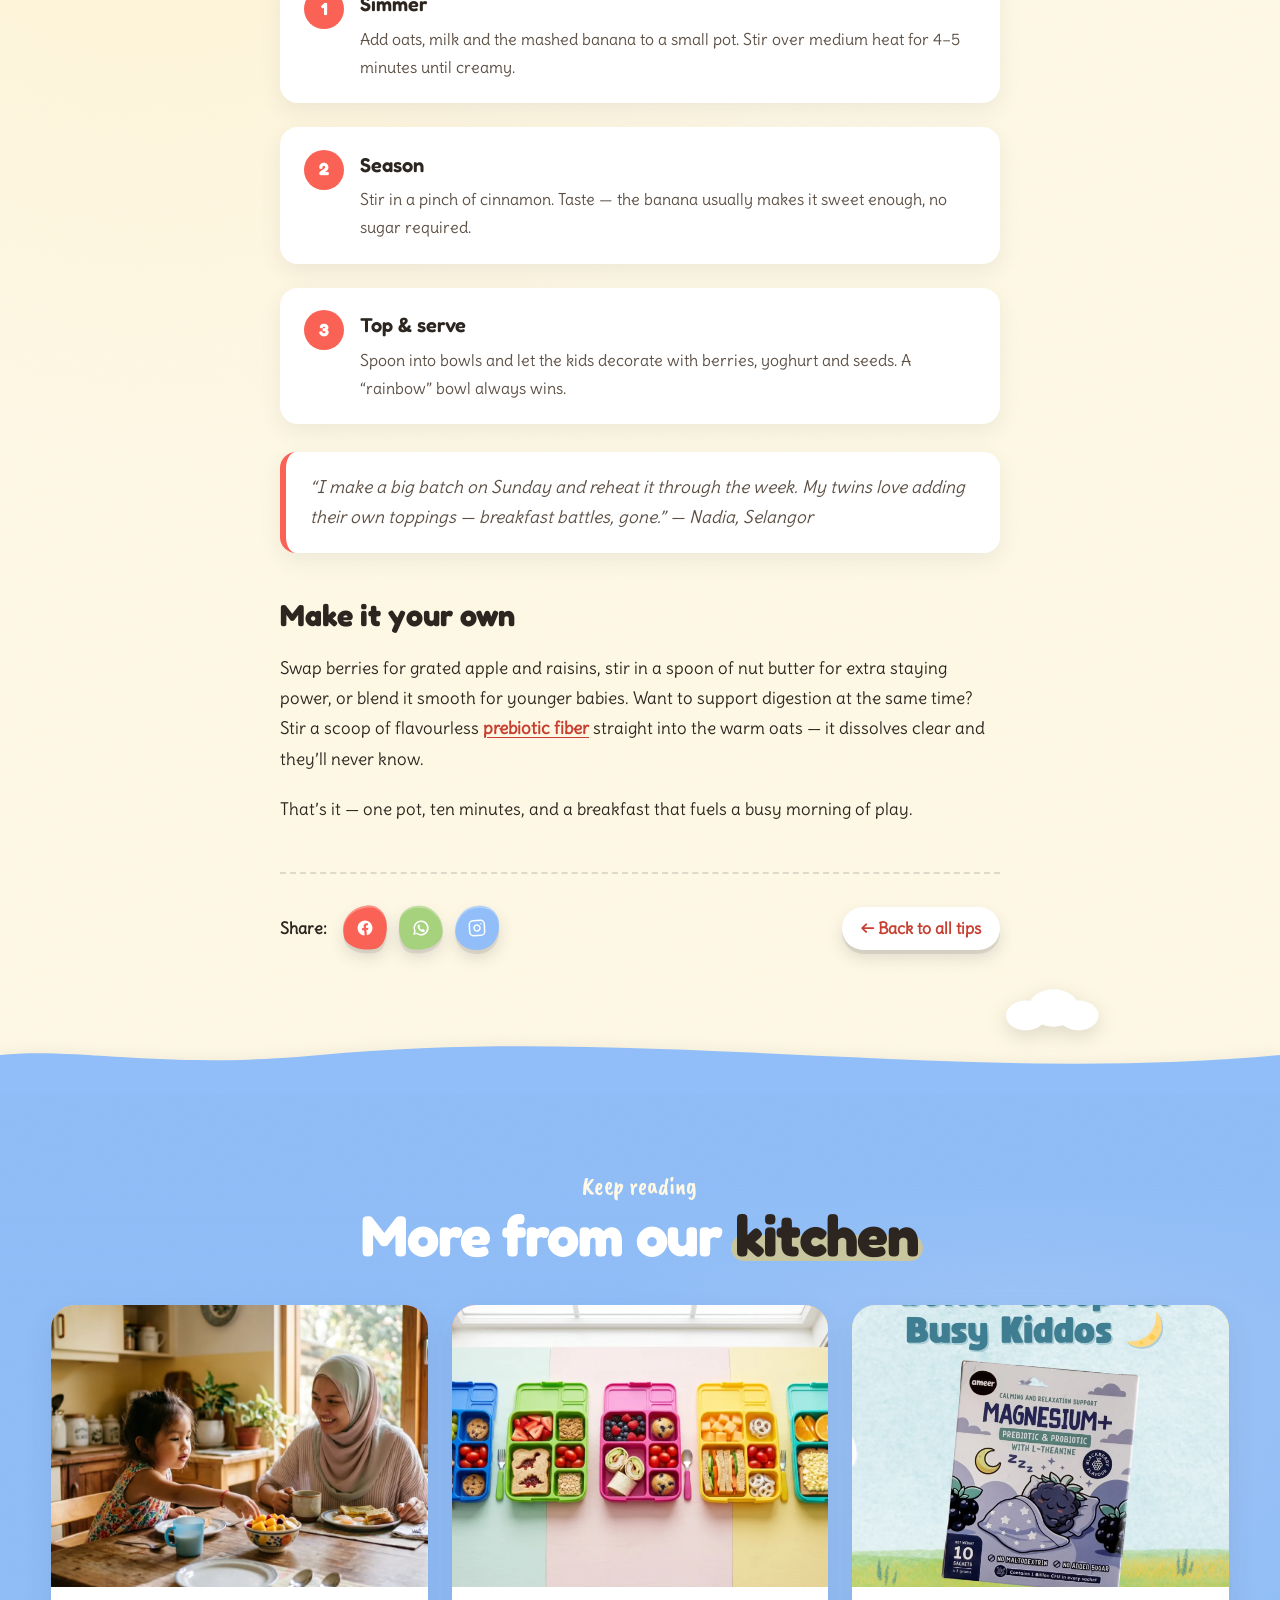
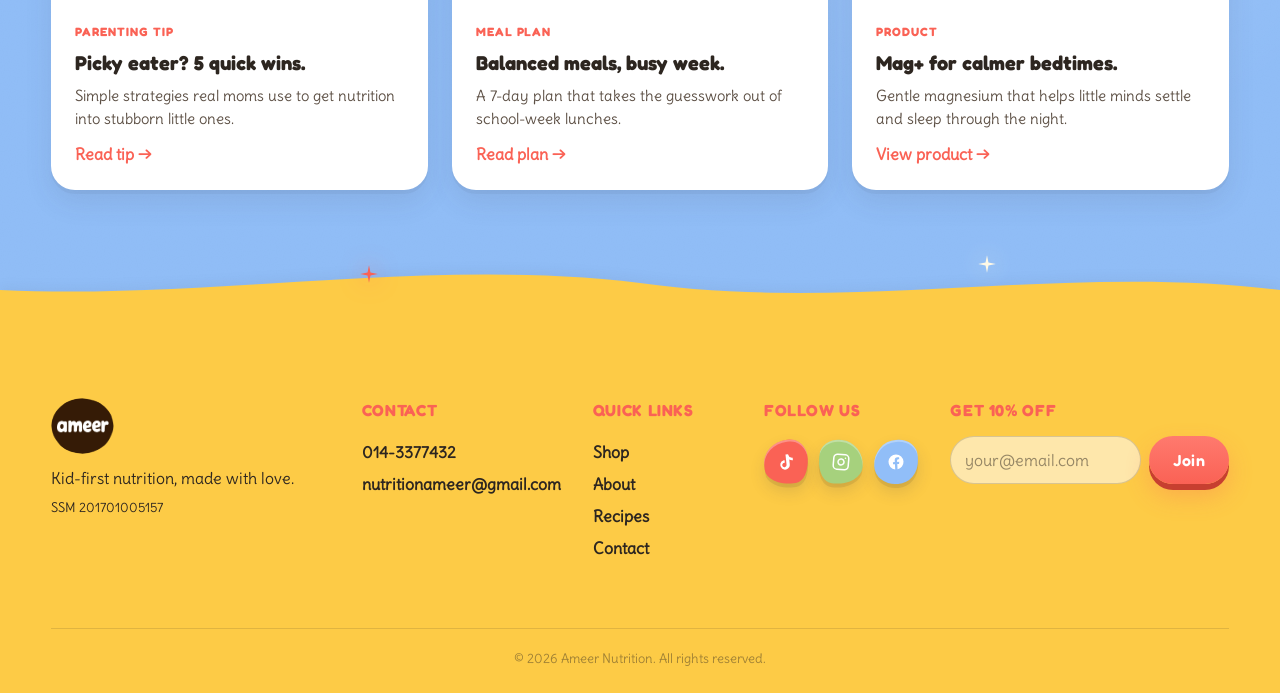
==== commit d9154894: "feat: theme scaffolding + convert all images to webp (assets 7MB → 2.8MB) Commits a large body of pr" ====
--- a/article-banana-oat-bowls.html
+++ b/article-banana-oat-bowls.html
@@ -5,7 +5,7 @@
   <meta name="viewport" content="width=device-width, initial-scale=1" />
   <title>Banana-Oat Breakfast Bowls · Ameer Kids Nutrition</title>
   <meta name="description" content="A 10-minute banana-oat breakfast bowl kids will actually finish — naturally sweet, fibre-rich and endlessly customisable." />
-  <link rel="icon" href="assets/ameer-logo.png" />
+  <link rel="icon" href="assets/ameer-logo.webp" />
   <link rel="preconnect" href="https://fonts.googleapis.com" />
   <link rel="preconnect" href="https://fonts.gstatic.com" crossorigin />
   <link href="https://fonts.googleapis.com/css2?family=Fredoka:wght@400;500;600;700&family=Caveat+Brush&family=Delius&display=swap" rel="stylesheet" />
@@ -163,7 +163,7 @@
   <header class="site-header" id="siteHeader">
     <div class="container header-inner">
       <a href="index.html" class="brand">
-        <img src="assets/ameer-logo.png" alt="Ameer logo" class="brand-logo" />
+        <img src="assets/ameer-logo.webp" alt="Ameer logo" class="brand-logo" />
       </a>
       <nav class="site-nav" id="primaryNav" aria-label="Primary">
         <a href="index.html#home">Home</a>
@@ -201,7 +201,7 @@
         <p class="article-lead" data-anim="reveal-up" data-anim-delay="200"><!-- ARTICLE:lead -->Naturally sweet, fibre-rich and ready in ten minutes flat — this is the no-fuss breakfast your little ones will actually finish, and you&rsquo;ll feel good about serving.</p>
 
         <div class="article-meta" data-anim="reveal-up" data-anim-delay="300">
-          <span class="meta-author"><img src="assets/ameer-logo.png" alt="Team Ameer" /><cite>Team Ameer</cite></span>
+          <span class="meta-author"><img src="assets/ameer-logo.webp" alt="Team Ameer" /><cite>Team Ameer</cite></span>
           <span class="meta-dot" aria-hidden="true"></span>
           <span class="meta-item">Published 28 March 2026</span>
           <span class="meta-dot" aria-hidden="true"></span>
@@ -210,7 +210,7 @@
 
         <figure class="article-figure" data-anim="reveal-up" data-anim-delay="400">
           <!-- ARTICLE:hero-image -->
-          <img src="assets/blog/tip-2.png" alt="A colourful banana-oat breakfast bowl topped with fruit" />
+          <img src="assets/blog/tip-2.webp" alt="A colourful banana-oat breakfast bowl topped with fruit" />
         </figure>
       </div>
 
@@ -304,7 +304,7 @@
         <div class="tip-grid" data-anim="stagger-up">
           <article class="tip-card">
             <div class="tip-img tip-img-1" role="img" aria-label="Parenting tip">
-              <img src="assets/blog/tip-1.png" alt="" class="tip-photo" />
+              <img src="assets/blog/tip-1.webp" alt="" class="tip-photo" />
             </div>
             <span class="tip-tag">Parenting tip</span>
             <h3>Picky eater? 5 quick wins.</h3>
@@ -313,7 +313,7 @@
           </article>
           <article class="tip-card">
             <div class="tip-img tip-img-3" role="img" aria-label="Weekly meal plan">
-              <img src="assets/blog/tip-3.png" alt="" class="tip-photo" />
+              <img src="assets/blog/tip-3.webp" alt="" class="tip-photo" />
             </div>
             <span class="tip-tag">Meal plan</span>
             <h3>Balanced meals, busy week.</h3>
@@ -322,7 +322,7 @@
           </article>
           <article class="tip-card">
             <div class="tip-img tip-img-2" role="img" aria-label="Calm &amp; sleep support">
-              <img src="assets/products/mag-plus.png" alt="" class="tip-photo" />
+              <img src="assets/products/mag-plus.webp" alt="" class="tip-photo" />
             </div>
             <span class="tip-tag">Product</span>
             <h3>Mag+ for calmer bedtimes.</h3>
@@ -347,7 +347,7 @@
   <footer class="site-footer" id="contact">
     <div class="container footer-inner">
       <div class="footer-brand">
-        <img src="assets/ameer-logo.png" alt="Ameer" />
+        <img src="assets/ameer-logo.webp" alt="Ameer" />
         <p>Kid-first nutrition, made with love.</p>
         <p class="ssm">SSM 201701005157</p>
       </div>
--- a/css/base.css
+++ b/css/base.css
@@ -126,14 +126,6 @@
   .footer-inner { grid-template-columns: 2fr 1fr 1fr 1fr 2fr; align-items: start; }
 }
 
-/* === Popup === */
-.popup { position: fixed; inset: 0; background: rgba(0,0,0,0.45); display: grid; place-items: center; z-index: 100; padding: 1rem; }
-.popup[hidden] { display: none; }
-.popup-card { position: relative; max-width: 480px; padding: 2rem; text-align: center; }
-.popup-close { position: absolute; top: 0.75rem; right: 0.75rem; font-size: 1.5rem; width: 32px; height: 32px; border-radius: 50%; }
-.popup-form { display: flex; flex-direction: column; gap: 0.75rem; margin-top: 1rem; }
-.popup-form input { padding: 0.85rem 1rem; border-radius: 999px; border: 1px solid currentColor; }
-
 /* === Scroll reveal (only when JS is active) === */
 html.js-reveal .reveal { opacity: 0; transform: translateY(24px); transition: opacity 0.6s ease, transform 0.6s ease; }
 html.js-reveal .reveal.in-view { opacity: 1; transform: none; }
--- a/css/sunny-v2.css
+++ b/css/sunny-v2.css
@@ -551,7 +551,7 @@
 .theme-sunny .testimonial:nth-child(2n) { transform: rotate(1deg); }
 .theme-sunny .testimonial:nth-child(3n) { transform: rotate(-0.5deg); }
 .theme-sunny .testimonial .quote-mark { position: absolute; top: 14px; right: 18px; width: 40px; height: 36px; }
-.theme-sunny .testimonial .stars { color: var(--sun-deep); font-size: 1rem; letter-spacing: 0.1em; margin-bottom: 0.6rem; }
+.theme-sunny .testimonial .stars { color: var(--sun-deep); font-size: 1rem; letter-spacing: 0.1em; margin-bottom: 0.6rem; line-height: 1; }
 .theme-sunny .testimonial p { color: var(--ink); font-size: 1rem; line-height: 1.5; margin-bottom: 1rem; }
 .theme-sunny .testimonial .who { display: flex; align-items: center; gap: 0.75rem; border-top: 1px dashed rgba(45,38,32,0.12); padding-top: 0.9rem; }
 .theme-sunny .testimonial .who img { width: 44px; height: 44px; border-radius: 50%; margin: 0; object-fit: cover; }
@@ -646,6 +646,27 @@
   color: var(--ink);
   padding-top: 4rem;
   padding-bottom: 1.5rem;
+}
+
+/* Footer top divider — yellow wave rising up out of the footer into the content
+   above, matching the section shape dividers. Sits in the previous section's
+   bottom padding (>=90px on every page template). */
+.theme-sunny .site-footer .divider-top {
+  position: absolute; left: 0; right: 0;
+  bottom: 100%; margin-bottom: -1px;
+  height: 90px;
+  z-index: 2;
+  pointer-events: none;
+}
+.theme-sunny .site-footer .divider-top .divider-shape {
+  width: 100%; height: 100%;
+  display: block;
+  filter: drop-shadow(0 -4px 6px rgba(0,0,0,0.04));
+}
+.theme-sunny .site-footer .divider-cloud-mini {
+  width: 90px; height: 45px;
+  top: 16px; left: 12%;
+  animation: divider-cloud-drift 30s linear infinite;
 }
 .theme-sunny .site-footer a:hover { color: var(--coral); }
 .theme-sunny .footer-brand img { width: auto; height: 56px; }
@@ -708,37 +729,10 @@
 .theme-sunny .mini-newsletter input { background: rgba(255,255,255,0.55); border: 1px solid rgba(45,38,32,0.18); color: var(--ink); }
 .theme-sunny .mini-newsletter input::placeholder { color: rgba(45,38,32,0.5); }
 .theme-sunny .footer-bottom { border-top: 1px solid rgba(45,38,32,0.18); padding-top: 1.25rem; margin-top: 2rem; color: rgba(45,38,32,0.6); }
-
-/* ====== POPUP ====== */
-.theme-sunny .popup-card {
-  background: var(--cream);
-  border-radius: 26px;
-  padding: 2.5rem 1.75rem 2rem;
-  position: relative;
-  box-shadow: 0 24px 60px rgba(0,0,0,0.25);
-  animation: popup-rise 0.45s cubic-bezier(0.34, 1.56, 0.64, 1);
-}
-.theme-sunny .popup-card::before {
-  content: ''; position: absolute; inset: 8px;
-  border: 2px dashed rgba(250,98,85,0.4); border-radius: 20px;
-  pointer-events: none;
-}
-.theme-sunny .popup-deco {
-  position: absolute; top: -36px; left: 50%; transform: translateX(-50%);
-  width: 56px; height: 76px;
-  filter: drop-shadow(0 6px 12px rgba(250,98,85,0.4));
-}
-.theme-sunny .popup-close { background: var(--coral); color: white; box-shadow: 0 3px 0 var(--coral-deep); }
-.theme-sunny .popup h3 { font-family: 'Fredoka', sans-serif; color: var(--ink); font-size: 1.6rem; margin-top: 1rem; }
-.theme-sunny .popup h3 span { color: var(--coral); }
-.theme-sunny .popup p { color: var(--ink-soft); margin-top: 0.5rem; font-size: 0.95rem; }
-.theme-sunny .popup-form input { background: white; border: 1px solid rgba(45,38,32,0.15); }
-.theme-sunny .popup-fine { display: block; margin-top: 0.85rem; color: var(--ink-soft); font-size: 0.78rem; }
-
-@keyframes popup-rise {
-  0% { transform: translateY(30px) scale(0.96); opacity: 0; }
-  100% { transform: translateY(0) scale(1); opacity: 1; }
-}
+.theme-sunny .footer-bottom small { display: block; margin-top: 0.35rem; }
+.theme-sunny .footer-bottom small:first-child { margin-top: 0; }
+.theme-sunny .footer-bottom .managed-by a { color: inherit; text-decoration: underline; }
+.theme-sunny .footer-bottom .managed-by a:hover { color: var(--ink); }
 
 /* ============================================
    V2 — Award-style motion overrides
